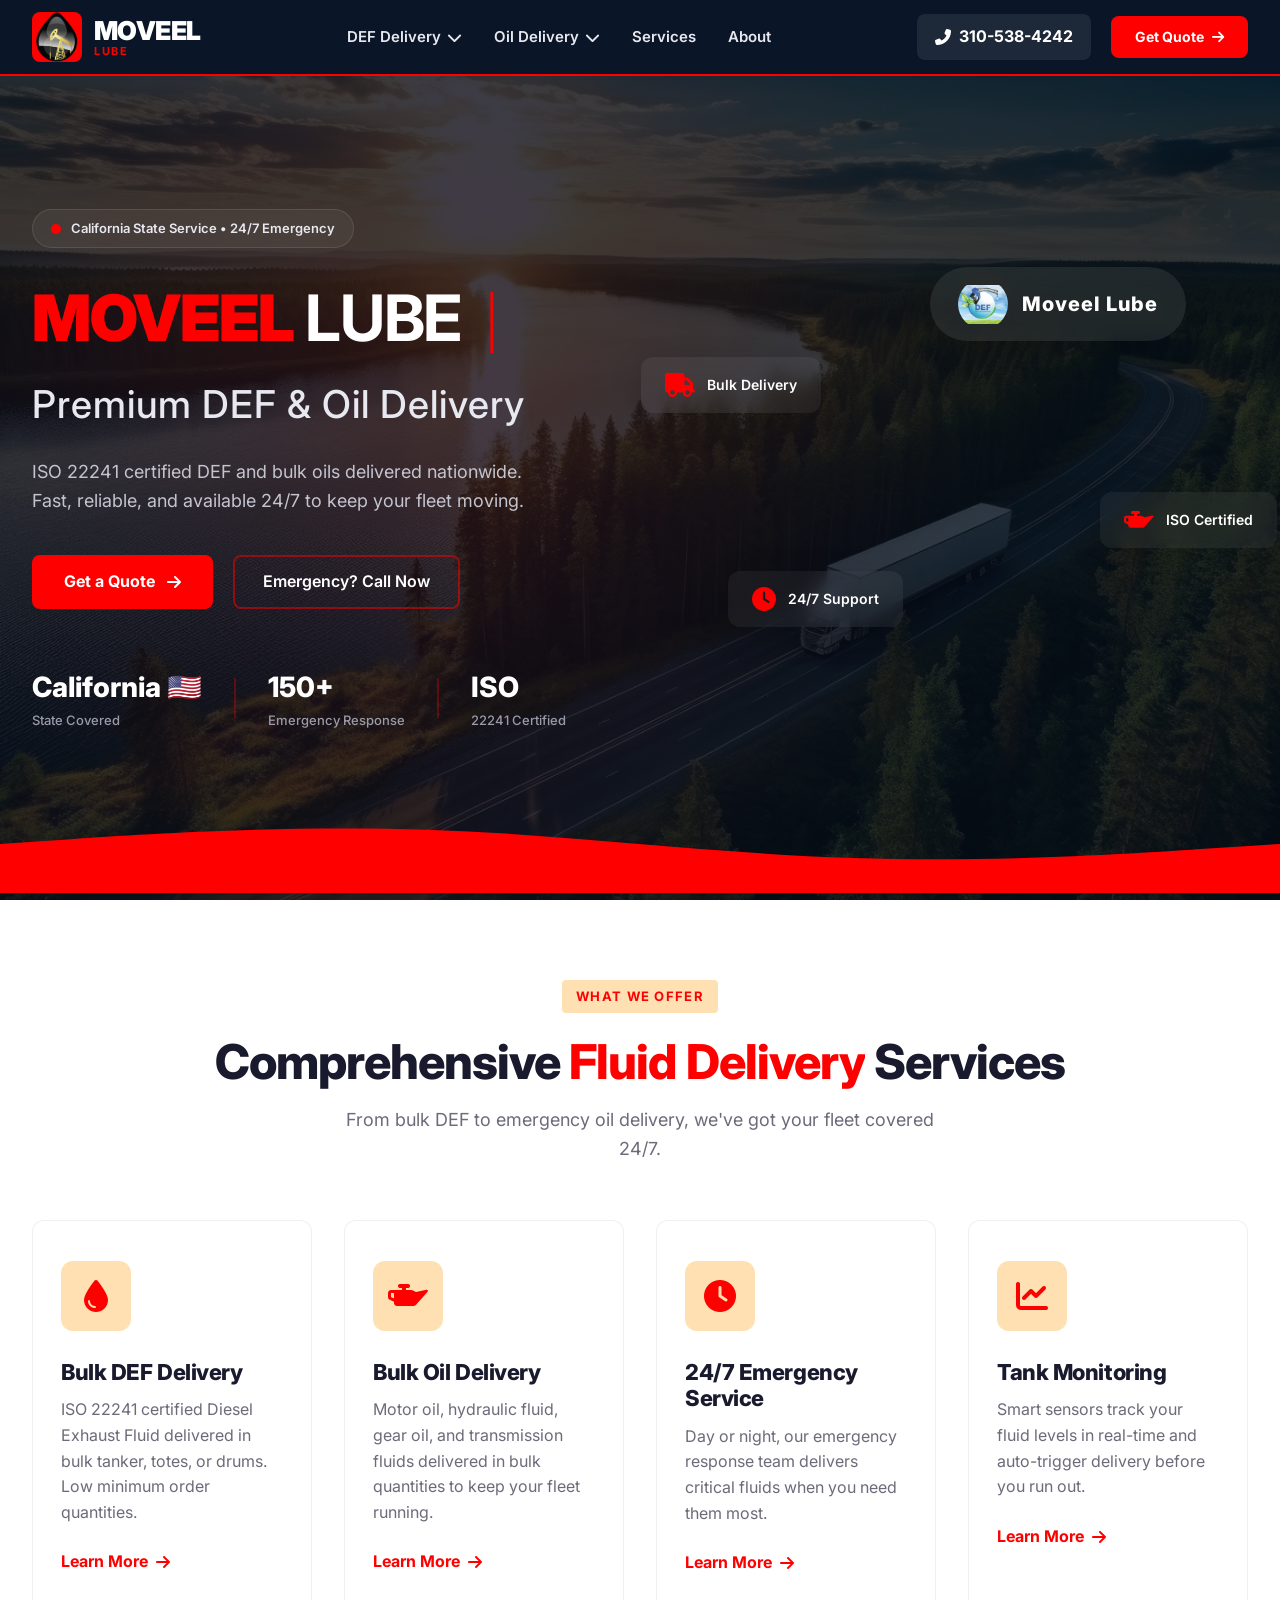
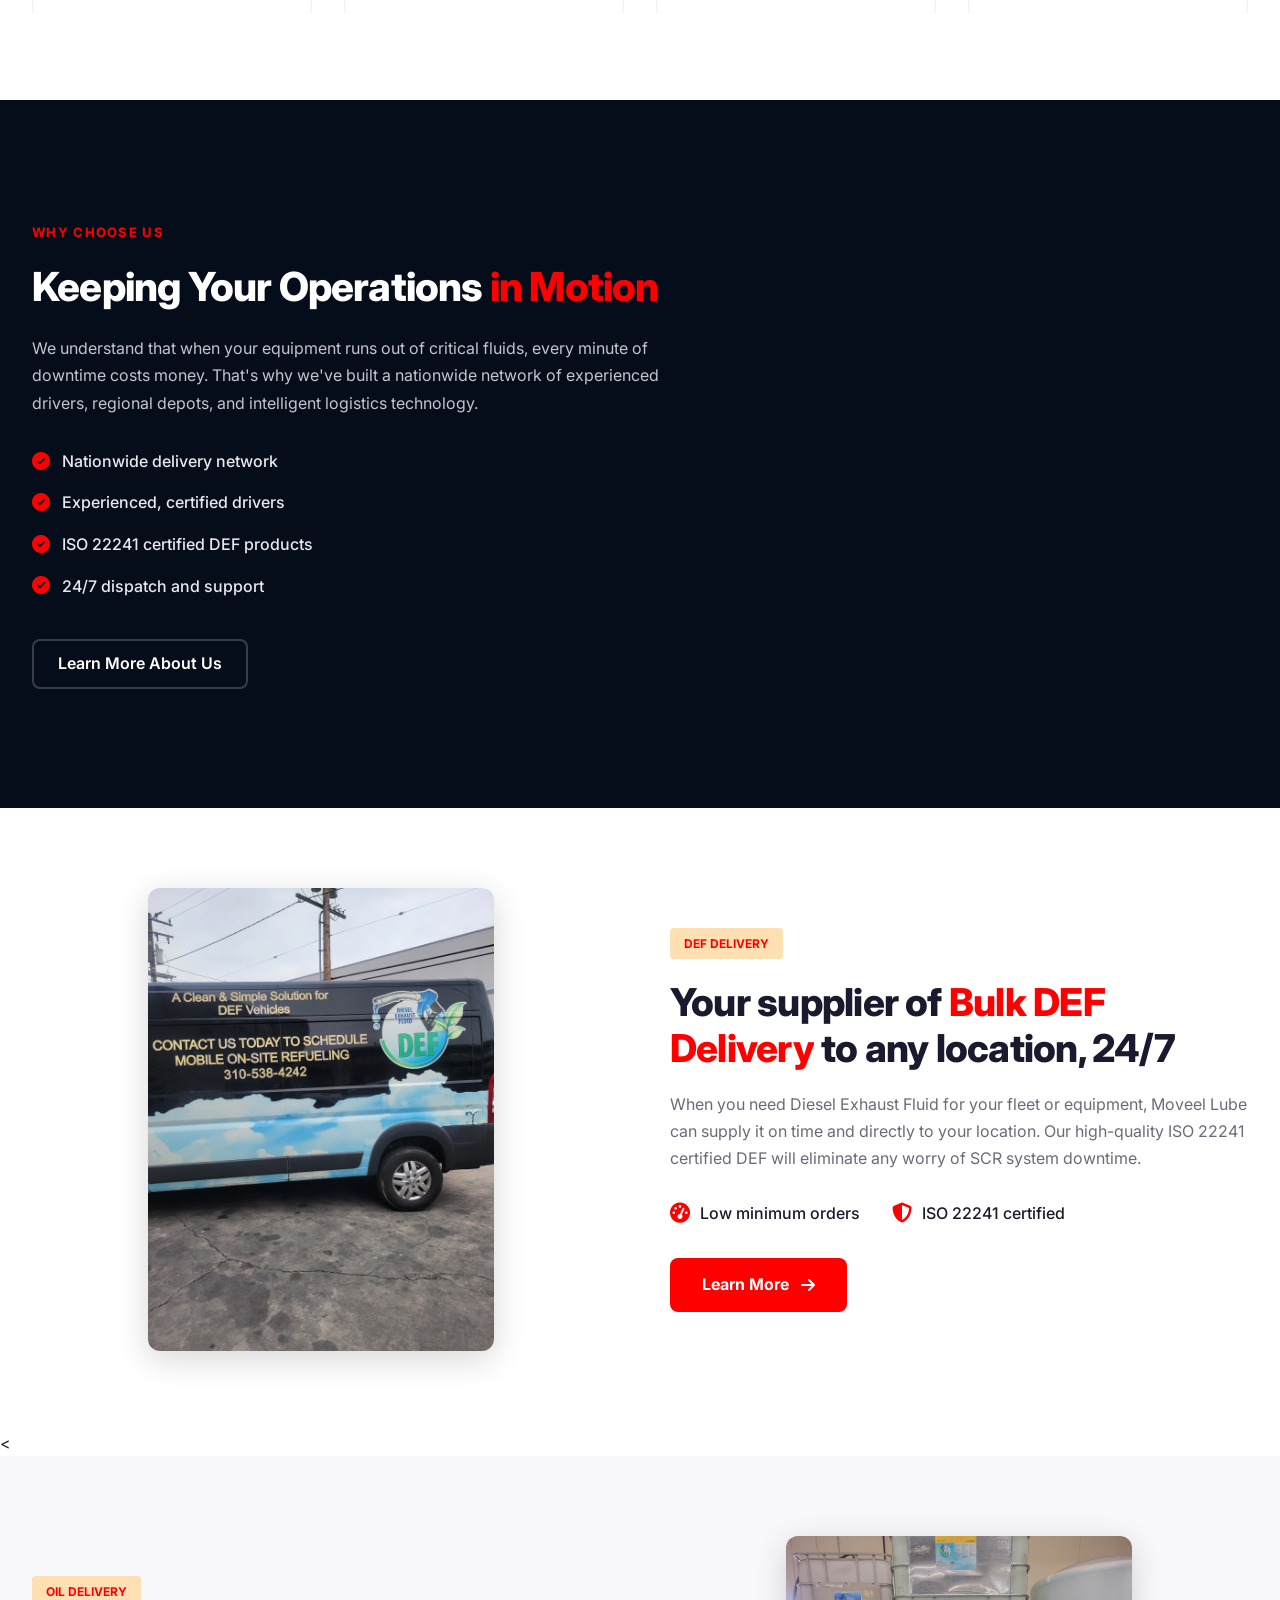
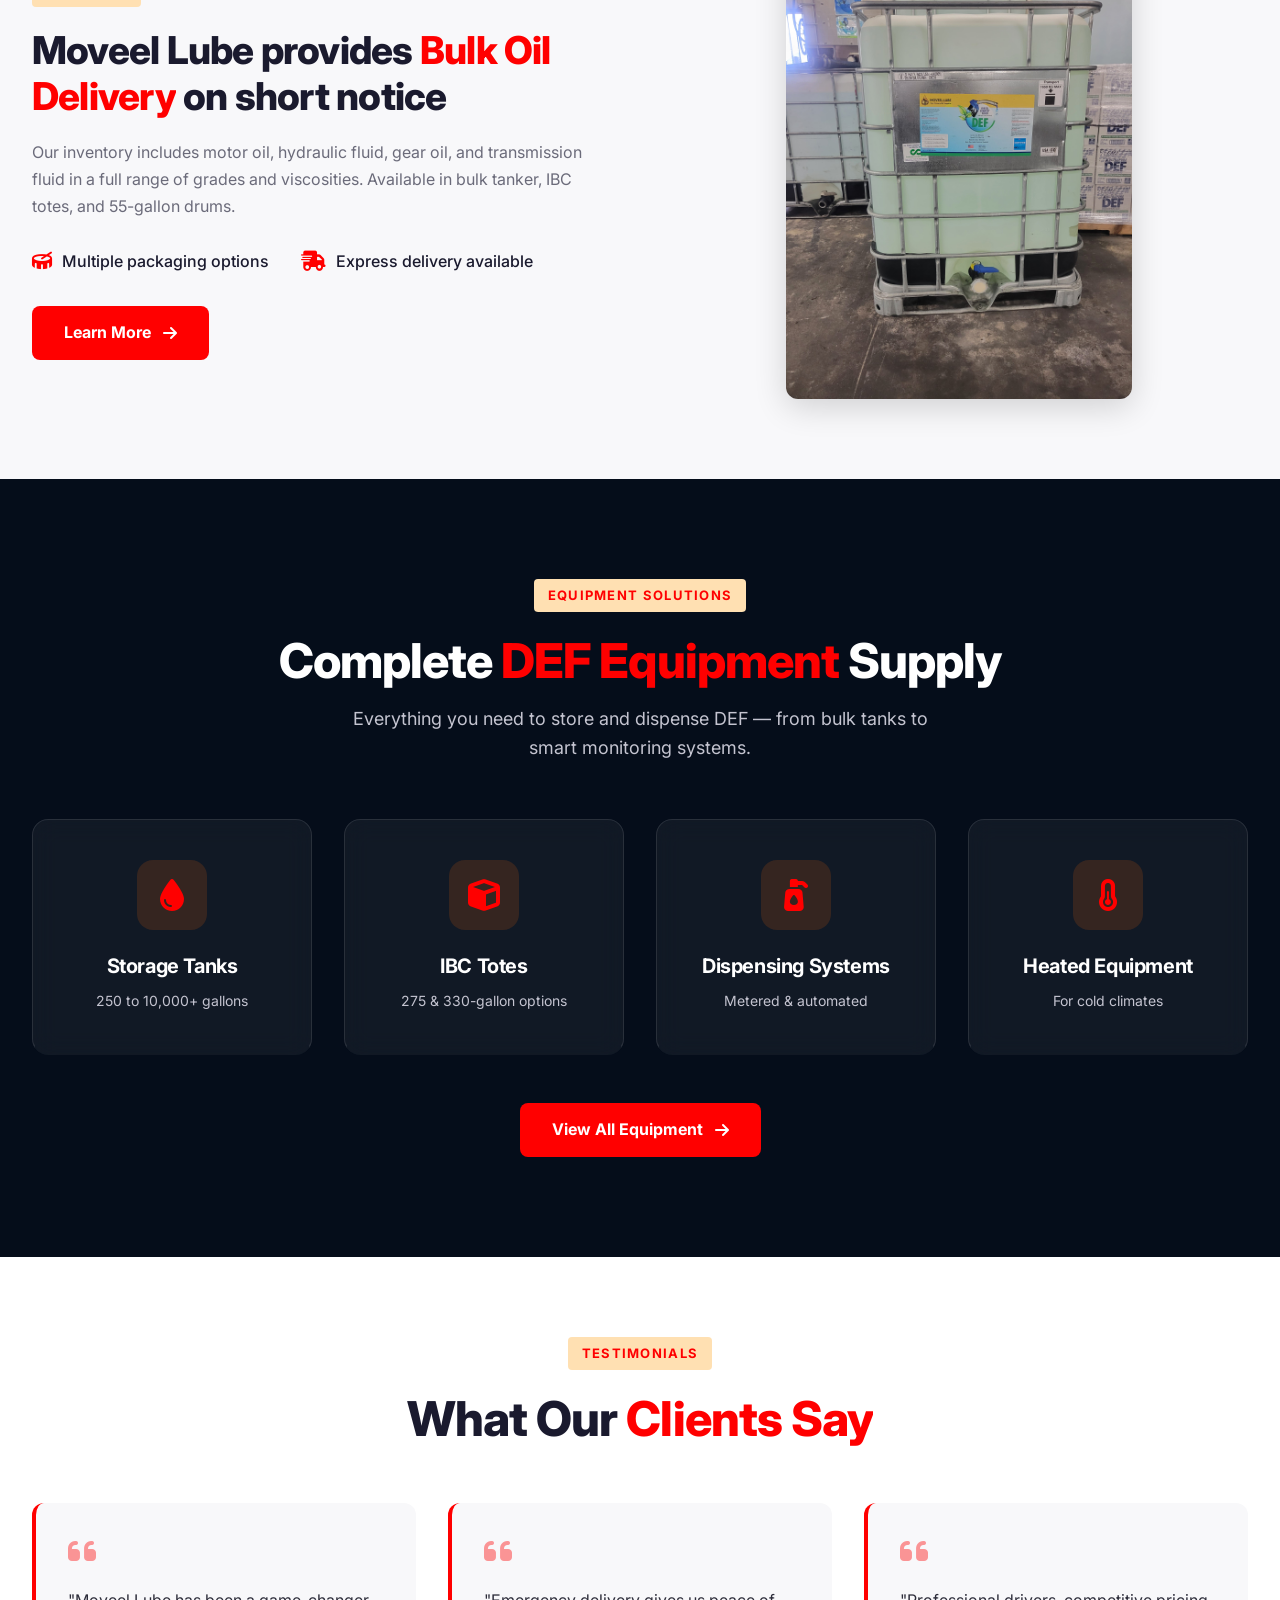
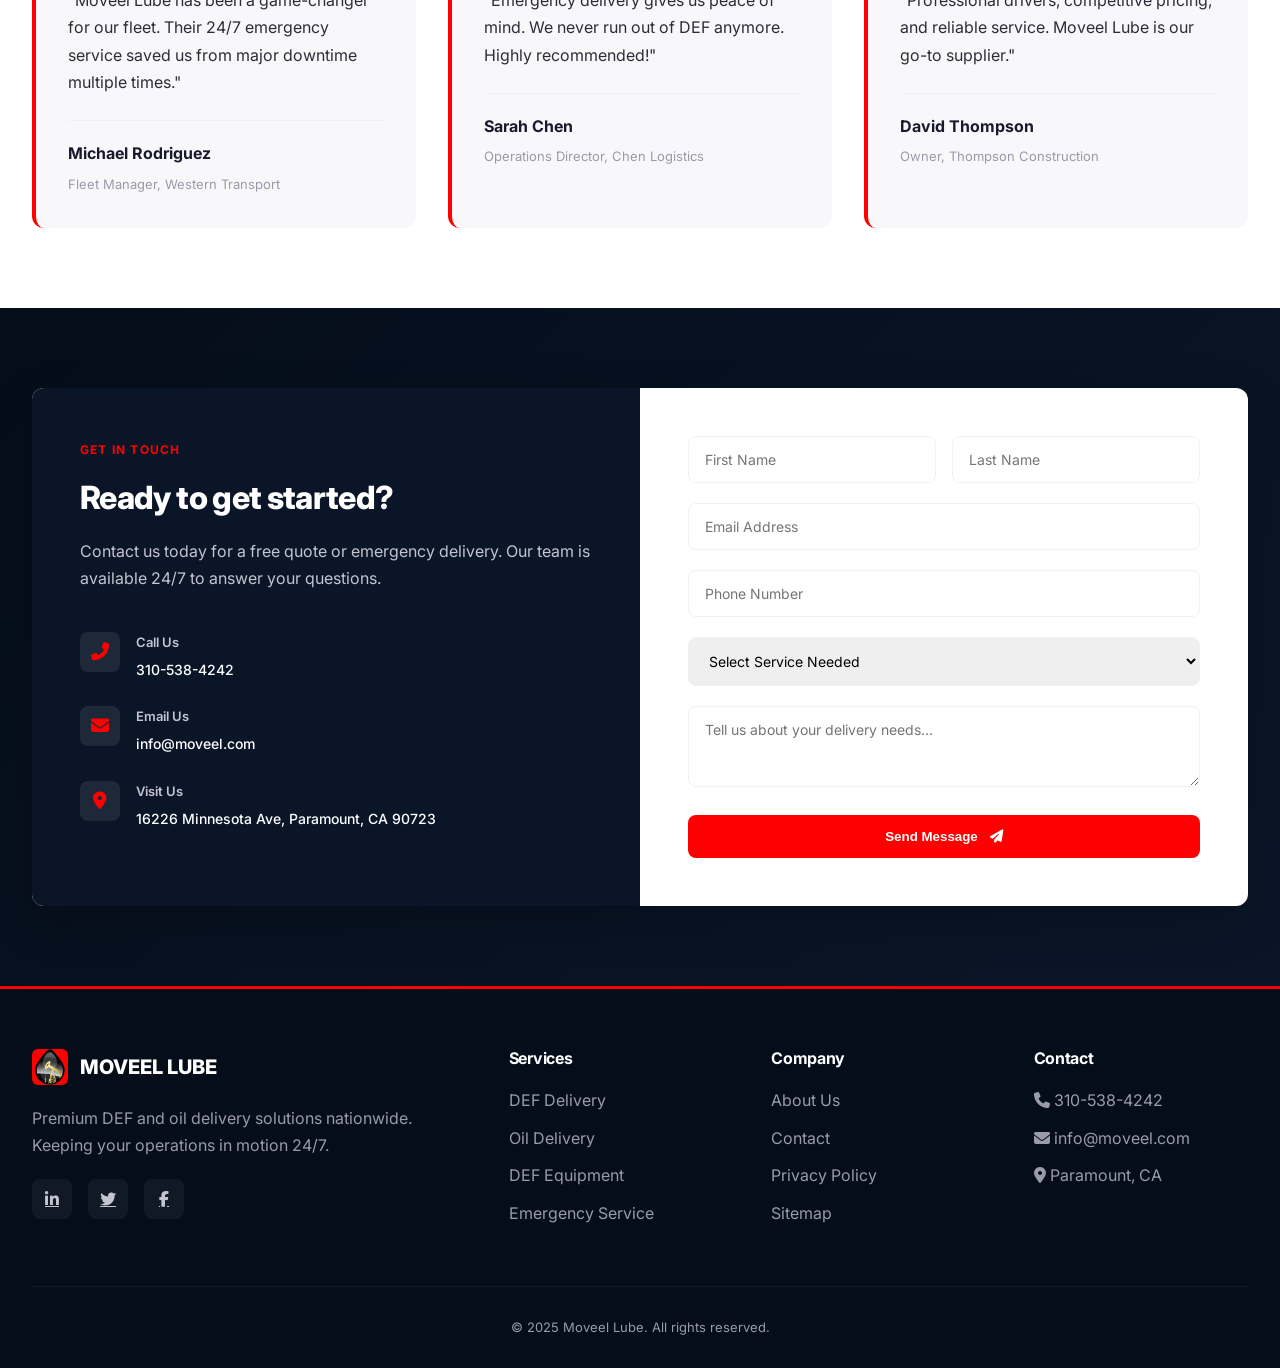
==== index.html @ 305c2850 "Initial commit - Moveel Lube website with Theme A Heavy Haul design" ====
<!DOCTYPE html>
<html lang="en">

<head>
  <meta charset="UTF-8" />
  <meta name="viewport" content="width=device-width, initial-scale=1.0, viewport-fit=cover" />
  <title>Moveel Lube | Premium DEF & Oil Delivery Services</title>
  <meta name="description"
    content="Moveel Lube provides nationwide DEF fueling and bulk oil delivery. Fast, reliable, 24/7 emergency service." />
  <link rel="preconnect" href="https://fonts.googleapis.com" />
  <link rel="preconnect" href="https://fonts.gstatic.com" crossorigin />
  <link
    href="https://fonts.googleapis.com/css2?family=Inter:opsz,wght@14..32,300;14..32,400;14..32,500;14..32,600;14..32,700;14..32,800;14..32,900&family=Oswald:wght@400;500;600;700&display=swap"
    rel="stylesheet" />
  <link rel="stylesheet" href="https://cdnjs.cloudflare.com/ajax/libs/font-awesome/6.4.0/css/all.min.css" />
  <link rel="stylesheet" href="style.css" />
</head>

<body>

  <!-- MODERN HEADER - THEME A -->
  <header class="modern-header">
    <div class="header-container">
      <a href="index.html" class="modern-logo">
        <div class="logo-mark">
          <img src="images/logo2.png" alt="Moveel Lube Logo" />
        </div>
        <div class="logo-text">
          <span class="logo-name">MOVEEL</span>
          <span class="logo-sub">LUBE</span>
        </div>
      </a>

      <nav class="modern-nav">
        <ul class="nav-list">
          <li class="nav-item dropdown-trigger">
            <a href="def-delivery.html">DEF Delivery <i class="fas fa-chevron-down"></i></a>
            <ul class="dropdown-menu">
              <li><a href="def-delivery.html">Bulk DEF Delivery</a></li>
              <li><a href="def-delivery.html#totes">DEF Totes & IBC</a></li>
              <li><a href="def-equipment.html">DEF Equipment</a></li>
              <li><a href="def-delivery.html#emergency">Emergency DEF</a></li>
            </ul>
          </li>
          <li class="nav-item dropdown-trigger">
            <a href="oil-delivery.html">Oil Delivery <i class="fas fa-chevron-down"></i></a>
            <ul class="dropdown-menu">
              <li><a href="oil-delivery.html">Bulk Motor Oil</a></li>
              <li><a href="oil-delivery.html#hydraulic">Hydraulic Oil</a></li>
              <li><a href="oil-delivery.html#gear">Gear & Transmission</a></li>
              <li><a href="oil-delivery.html#emergency">Emergency Oil</a></li>
            </ul>
          </li>
          <li class="nav-item"><a href="services.html">Services</a></li>
          <li class="nav-item"><a href="about.html">About</a></li>
        </ul>
      </nav>

      <div class="header-actions">
        <a href="tel:+13105384242" class="phone-btn">
          <i class="fas fa-phone-alt"></i>
          <span>310-538-4242</span>
        </a>
        <a href="contact.html" class="quote-btn">Get Quote <i class="fas fa-arrow-right"></i></a>
        <button class="mobile-menu-btn" aria-label="Menu">
          <span></span><span></span><span></span>
        </button>
      </div>
    </div>
  </header>

  <!-- MODERN HERO SECTION - GLASSY PARALLAX STYLE -->
  <section class="hero-modern">
    <!-- Parallax Background Image -->
    <div class="hero-parallax-bg"></div>
    <div class="hero-bg-gradient"></div>
    <div class="hero-particles"></div>
    <div class="hero-container">
      <div class="hero-content-modern">
        <div class="hero-badge">
          <span class="badge-pulse"></span>
          <span>California State Service • 24/7 Emergency</span>
        </div>
        <h1 class="hero-title">
          <span class="moveel-red">MOVEEL</span> <span class="lube-white">LUBE</span>
          <span class="hero-divider">|</span>
          <span class="hero-tagline">Premium DEF & Oil Delivery</span>
        </h1>
        <p class="hero-desc">
          ISO 22241 certified DEF and bulk oils delivered nationwide.
          Fast, reliable, and available 24/7 to keep your fleet moving.
        </p>
        <div class="hero-buttons">
          <a href="contact.html" class="btn-primary">Get a Quote <i class="fas fa-arrow-right"></i></a>
          <a href="tel:+13105384242" class="btn-outline">Emergency? Call Now</a>
        </div>
        <div class="hero-stats">
          <div class="stat-item">
            <span class="stat-number">California 🇺🇸</span>
            <span class="stat-label">State Covered</span>
          </div>
          <div class="stat-divider"></div>
          <div class="stat-item">
            <span class="stat-number">150+</span>
            <span class="stat-label">Emergency Response</span>
          </div>
          <div class="stat-divider"></div>
          <div class="stat-item">
            <span class="stat-number">ISO</span>
            <span class="stat-label">22241 Certified</span>
          </div>
        </div>
      </div>
      <div class="hero-visual">
        <!-- Floating Logo -->
        <div class="floating-card floating-logo card-logo">
          <img src="images/logo.jpg" alt="Moveel Lube" class="floating-logo-img" />
          <span>Moveel Lube</span>
        </div>
        <div class="floating-card card-1">
          <i class="fas fa-truck"></i>
          <span>Bulk Delivery</span>
        </div>
        <div class="floating-card card-2">
          <i class="fas fa-oil-can"></i>
          <span>ISO Certified</span>
        </div>
        <div class="floating-card card-3">
          <i class="fas fa-clock"></i>
          <span>24/7 Support</span>
        </div>
      </div>
    </div>
    <div class="hero-wave">
      <svg viewBox="0 0 1440 120" preserveAspectRatio="none">
        <path
          d="M0,64L80,58.7C160,53,320,43,480,48C640,53,800,75,960,80C1120,85,1280,75,1360,69.3L1440,64L1440,120L1360,120C1280,120,1120,120,960,120C800,120,640,120,480,120C320,120,160,120,80,120L0,120Z" />
      </svg>
    </div>
  </section>

  <!-- SERVICES CARDS SECTION -->
  <section class="services-modern">
    <div class="container">
      <div class="section-header">
        <span class="section-tag">What We Offer</span>
        <h2>Comprehensive <span class="gradient-text">Fluid Delivery</span> Services</h2>
        <p>From bulk DEF to emergency oil delivery, we've got your fleet covered 24/7.</p>
      </div>

      <div class="services-grid-modern">
        <div class="service-card-modern">
          <div class="card-icon">
            <i class="fas fa-droplet"></i>
          </div>
          <h3>Bulk DEF Delivery</h3>
          <p>ISO 22241 certified Diesel Exhaust Fluid delivered in bulk tanker, totes, or drums. Low minimum order
            quantities.</p>
          <a href="def-delivery.html" class="card-link">Learn More <i class="fas fa-arrow-right"></i></a>
        </div>

        <div class="service-card-modern">
          <div class="card-icon">
            <i class="fas fa-oil-can"></i>
          </div>
          <h3>Bulk Oil Delivery</h3>
          <p>Motor oil, hydraulic fluid, gear oil, and transmission fluids delivered in bulk quantities to keep your
            fleet running.</p>
          <a href="oil-delivery.html" class="card-link">Learn More <i class="fas fa-arrow-right"></i></a>
        </div>

        <div class="service-card-modern">
          <div class="card-icon">
            <i class="fas fa-clock"></i>
          </div>
          <h3>24/7 Emergency Service</h3>
          <p>Day or night, our emergency response team delivers critical fluids when you need them most.</p>
          <a href="services.html#emergency" class="card-link">Learn More <i class="fas fa-arrow-right"></i></a>
        </div>

        <div class="service-card-modern">
          <div class="card-icon">
            <i class="fas fa-chart-line"></i>
          </div>
          <h3>Tank Monitoring</h3>
          <p>Smart sensors track your fluid levels in real-time and auto-trigger delivery before you run out.</p>
          <a href="services.html#monitoring" class="card-link">Learn More <i class="fas fa-arrow-right"></i></a>
        </div>
      </div>
    </div>
  </section>

  <!-- FEATURE SECTION WITH PARALLAX -->
  <section class="feature-parallax">
    <div class="parallax-bg"></div>
    <div class="container">
      <div class="feature-content">
        <div class="feature-text">
          <span class="feature-badge">Why Choose Us</span>
          <h2>Keeping Your Operations <span class="gradient-text">in Motion</span></h2>
          <p>We understand that when your equipment runs out of critical fluids, every minute of downtime costs money.
            That's why we've built a nationwide network of experienced drivers, regional depots, and intelligent
            logistics technology.</p>
          <ul class="feature-list-modern">
            <li><i class="fas fa-check-circle"></i> Nationwide delivery network</li>
            <li><i class="fas fa-check-circle"></i> Experienced, certified drivers</li>
            <li><i class="fas fa-check-circle"></i> ISO 22241 certified DEF products</li>
            <li><i class="fas fa-check-circle"></i> 24/7 dispatch and support</li>
          </ul>
          <a href="about.html" class="btn-outline-light">Learn More About Us</a>
        </div>
        <div class="feature-stats">
          <div class="stat-card-modern">
            <div class="stat-number-large">10K+</div>
            <div class="stat-label">Deliveries Completed</div>
          </div>
          <div class="stat-card-modern">
            <div class="stat-number-large">500+</div>
            <div class="stat-label">Happy Clients</div>
          </div>
          <div class="stat-card-modern">
            <div class="stat-number-large">99.7%</div>
            <div class="stat-label">On-Time Delivery</div>
          </div>
        </div>
      </div>
    </div>
  </section>

  <!-- SPLIT CONTENT SECTION -->
  <section class="split-section-modern">
    <div class="split-container">
      <div class="split-image">
        <div class="image-overlay"></div>
        <img src="images/WhatsApp Image 2026-05-04 at 18.02.17 (3).jpeg" alt="DEF Delivery Truck" />
      </div>
      <div class="split-content">
        <span class="split-badge">DEF Delivery</span>
        <h2>Your supplier of <span class="gradient-text">Bulk DEF Delivery</span> to any location, 24/7</h2>
        <p>When you need Diesel Exhaust Fluid for your fleet or equipment, Moveel Lube can supply it on time and
          directly to your location. Our high-quality ISO 22241 certified DEF will eliminate any worry of SCR system
          downtime.</p>
        <div class="split-features">
          <div class="split-feature">
            <i class="fas fa-tachometer-alt"></i>
            <span>Low minimum orders</span>
          </div>
          <div class="split-feature">
            <i class="fas fa-shield-alt"></i>
            <span>ISO 22241 certified</span>
          </div>
        </div>
        <a href="def-delivery.html" class="btn-primary">Learn More <i class="fas fa-arrow-right"></i></a>
      </div>
    </div>
  </section>

  <!-- SPLIT SECTION (REVERSED) -->
  <<section class="split-section-modern reverse">
    <div class="split-container">
      <div class="split-content">
        <span class="split-badge">Oil Delivery</span>
        <h2>Moveel Lube provides <span class="gradient-text">Bulk Oil Delivery</span> on short notice</h2>
        <p>Our inventory includes motor oil, hydraulic fluid, gear oil, and transmission fluid in a full range of grades
          and viscosities. Available in bulk tanker, IBC totes, and 55-gallon drums.</p>
        <div class="split-features">
          <div class="split-feature">
            <i class="fas fa-drum"></i>
            <span>Multiple packaging options</span>
          </div>
          <div class="split-feature">
            <i class="fas fa-shipping-fast"></i>
            <span>Express delivery available</span>
          </div>
        </div>
        <a href="oil-delivery.html" class="btn-primary">Learn More <i class="fas fa-arrow-right"></i></a>
      </div>
      <div class="split-image">
        <div class="image-overlay"></div>
        <img src="images/WhatsApp Image 2026-05-04 at 18.02.18.jpeg" alt="Oil Delivery">
      </div>
    </div>
    </section>

    <!-- EQUIPMENT SHOWCASE - GLASSY PARALLAX STYLE -->
    <section class="equipment-parallax">
      <div class="equipment-parallax-bg"></div>
      <div class="container">
        <div class="section-header center">
          <span class="section-tag">Equipment Solutions</span>
          <h2>Complete <span class="gradient-text">DEF Equipment</span> Supply</h2>
          <p>Everything you need to store and dispense DEF — from bulk tanks to smart monitoring systems.</p>
        </div>
        <div class="equipment-glass-grid">
          <div class="equipment-glass-item">
            <div class="equipment-glass-icon"><i class="fas fa-tint"></i></div>
            <h3>Storage Tanks</h3>
            <p>250 to 10,000+ gallons</p>
          </div>
          <div class="equipment-glass-item">
            <div class="equipment-glass-icon"><i class="fas fa-cube"></i></div>
            <h3>IBC Totes</h3>
            <p>275 & 330-gallon options</p>
          </div>
          <div class="equipment-glass-item">
            <div class="equipment-glass-icon"><i class="fas fa-pump-soap"></i></div>
            <h3>Dispensing Systems</h3>
            <p>Metered & automated</p>
          </div>
          <div class="equipment-glass-item">
            <div class="equipment-glass-icon"><i class="fas fa-thermometer-half"></i></div>
            <h3>Heated Equipment</h3>
            <p>For cold climates</p>
          </div>
        </div>
        <div class="equipment-cta">
          <a href="def-equipment.html" class="btn-primary">View All Equipment <i class="fas fa-arrow-right"></i></a>
        </div>
      </div>
    </section>

    <!-- TESTIMONIALS SECTION -->
    <section class="testimonials-section">
      <div class="container">
        <div class="section-header center">
          <span class="section-tag">Testimonials</span>
          <h2>What Our <span class="gradient-text">Clients Say</span></h2>
        </div>
        <div class="testimonials-grid">
          <div class="testimonial-card">
            <i class="fas fa-quote-left"></i>
            <p>"Moveel Lube has been a game-changer for our fleet. Their 24/7 emergency service saved us from major
              downtime multiple times."</p>
            <div class="testimonial-author">
              <strong>Michael Rodriguez</strong>
              <span>Fleet Manager, Western Transport</span>
            </div>
          </div>
          <div class="testimonial-card">
            <i class="fas fa-quote-left"></i>
            <p>"Emergency delivery gives us peace of mind. We never run out of DEF anymore. Highly recommended!"
            </p>
            <div class="testimonial-author">
              <strong>Sarah Chen</strong>
              <span>Operations Director, Chen Logistics</span>
            </div>
          </div>
          <div class="testimonial-card">
            <i class="fas fa-quote-left"></i>
            <p>"Professional drivers, competitive pricing, and reliable service. Moveel Lube is our go-to supplier."</p>
            <div class="testimonial-author">
              <strong>David Thompson</strong>
              <span>Owner, Thompson Construction</span>
            </div>
          </div>
        </div>
      </div>
    </section>

    <!-- CONTACT SECTION MODERN -->
    <section class="contact-section-modern">
      <div class="container">
        <div class="contact-card">
          <div class="contact-info">
            <span class="contact-badge">Get in Touch</span>
            <h2>Ready to get started?</h2>
            <p>Contact us today for a free quote or emergency delivery. Our team is available 24/7 to answer your
              questions.</p>
            <div class="contact-details">
              <div class="contact-detail">
                <i class="fas fa-phone-alt"></i>
                <div>
                  <strong>Call Us</strong>
                  <a href="tel:+13105384242">310-538-4242</a>
                </div>
              </div>
              <div class="contact-detail">
                <i class="fas fa-envelope"></i>
                <div>
                  <strong>Email Us</strong>
                  <a href="mailto:info@moveel.com">info@moveel.com</a>
                </div>
              </div>
              <div class="contact-detail">
                <i class="fas fa-map-marker-alt"></i>
                <div>
                  <strong>Visit Us</strong>
                  <span>16226 Minnesota Ave, Paramount, CA 90723</span>
                </div>
              </div>
            </div>
          </div>
          <div class="contact-form-modern">
            <form id="contactForm">
              <div class="form-row">
                <div class="form-group">
                  <input type="text" placeholder="First Name" required />
                </div>
                <div class="form-group">
                  <input type="text" placeholder="Last Name" required />
                </div>
              </div>
              <div class="form-group">
                <input type="email" placeholder="Email Address" required />
              </div>
              <div class="form-group">
                <input type="tel" placeholder="Phone Number" />
              </div>
              <div class="form-group">
                <select required>
                  <option value="">Select Service Needed</option>
                  <option>Bulk DEF Delivery</option>
                  <option>DEF Totes / IBC</option>
                  <option>Emergency DEF</option>
                  <option>Bulk Motor Oil</option>
                  <option>DEF Equipment</option>
                </select>
              </div>
              <div class="form-group">
                <textarea placeholder="Tell us about your delivery needs..." rows="3"></textarea>
              </div>
              <button type="submit" class="btn-primary full-width">Send Message <i
                  class="fas fa-paper-plane"></i></button>
            </form>
          </div>
        </div>
      </div>
    </section>

    <!-- MODERN FOOTER -->
    <footer class="modern-footer">
      <div class="container">
        <div class="footer-grid">
          <div class="footer-brand">
            <div class="footer-logo">
              <div class="logo-mark small">
                <img src="images/logo2.png" alt="Moveel Lube" />
              </div>
              <span>MOVEEL LUBE</span>
            </div>
            <p>Premium DEF and oil delivery solutions nationwide. Keeping your operations in motion 24/7.</p>
            <div class="social-links">
              <a href="#"><i class="fab fa-linkedin-in"></i></a>
              <a href="#"><i class="fab fa-twitter"></i></a>
              <a href="#"><i class="fab fa-facebook-f"></i></a>
            </div>
          </div>
          <div class="footer-links-group">
            <h4>Services</h4>
            <ul>
              <li><a href="def-delivery.html">DEF Delivery</a></li>
              <li><a href="oil-delivery.html">Oil Delivery</a></li>
              <li><a href="def-equipment.html">DEF Equipment</a></li>
              <li><a href="services.html#emergency">Emergency Service</a></li>
            </ul>
          </div>
          <div class="footer-links-group">
            <h4>Company</h4>
            <ul>
              <li><a href="about.html">About Us</a></li>
              <li><a href="contact.html">Contact</a></li>
              <li><a href="#">Privacy Policy</a></li>
              <li><a href="#">Sitemap</a></li>
            </ul>
          </div>
          <div class="footer-links-group">
            <h4>Contact</h4>
            <ul>
              <li><i class="fas fa-phone"></i> <a href="tel:+13105384242">310-538-4242</a></li>
              <li><i class="fas fa-envelope"></i> info@moveel.com</li>
              <li><i class="fas fa-map-marker-alt"></i> Paramount, CA</li>
            </ul>
          </div>
        </div>
        <div class="footer-bottom">
          <p>&copy; 2025 Moveel Lube. All rights reserved.</p>
        </div>
      </div>
    </footer>

    <script src="main.js"></script>
</body>

</html>
---- style.css ----
/* ============================================
   THEME A: HEAVY HAUL - OIL TRANSPORT COMPANY
   Bold industrial design with navy + orange
   ============================================ */

:root {
  --primary: #ff0000;
  --primary-dark: #e50000;
  --primary-light: #FFE0B2;
  --navy: #0A1628;
  --navy-dark: #050D1A;
  --navy-light: #0F1E3A;
  --gray-800: #1A1A2E;
  --gray-700: #2D2D3A;
  --gray-600: #6B6B7A;
  --gray-500: #9A9AAA;
  --gray-400: #C4C4D0;
  --gray-300: #E8E8F0;
  --gray-200: #F0F0F5;
  --gray-100: #F8F8FA;
  --white: #FFFFFF;
  --gradient: linear-gradient(135deg, #ff0000 0%, #ff0000 100%);
  --gradient-dark: linear-gradient(135deg, #0A1628 0%, #0F1E3A 100%);
  --shadow-sm: 0 2px 8px rgba(0, 0, 0, 0.08);
  --shadow-md: 0 4px 16px rgba(0, 0, 0, 0.12);
  --shadow-lg: 0 8px 32px rgba(0, 0, 0, 0.16);
  --shadow-xl: 0 16px 48px rgba(0, 0, 0, 0.2);
}

* {
  margin: 0;
  padding: 0;
  box-sizing: border-box;
}

html {
  scroll-behavior: smooth;
}

body {
  font-family: 'Inter', -apple-system, BlinkMacSystemFont, 'Segoe UI', sans-serif;
  background-color: var(--white);
  color: var(--gray-800);
  line-height: 1.6;
  overflow-x: hidden;
}

.container {
  max-width: 1280px;
  margin: 0 auto;
  padding: 0 32px;
}

/* Typography */
.gradient-text {
  background: var(--gradient);
  -webkit-background-clip: text;
  background-clip: text;
  color: transparent;
}

.slogan {
  font-style: italic;
  font-size: 14px;
  color: var(--primary);
  font-weight: 600;
  letter-spacing: 0.1em;
  text-transform: uppercase;
}

h1,
h2,
h3,
h4 {
  font-weight: 800;
  line-height: 1.2;
  letter-spacing: -0.02em;
}

.section-header {
  text-align: center;
  margin-bottom: 56px;
}

.section-header.center {
  text-align: center;
}

.section-tag {
  display: inline-block;
  font-size: 13px;
  font-weight: 700;
  text-transform: uppercase;
  letter-spacing: 0.1em;
  color: var(--primary);
  background: var(--primary-light);
  padding: 6px 14px;
  border-radius: 4px;
  margin-bottom: 20px;
}

.section-header h2 {
  font-size: clamp(32px, 4vw, 48px);
  margin-bottom: 16px;
}

.section-header p {
  font-size: 18px;
  color: var(--gray-600);
  max-width: 600px;
  margin: 0 auto;
}

/* ============================================
   MODERN HEADER - BOLD INDUSTRIAL
   ============================================ */
.modern-header {
  position: fixed;
  top: 0;
  left: 0;
  width: 100%;
  z-index: 1000;
  background: var(--navy);
  border-bottom: 2px solid var(--primary);
  transition: all 0.3s ease;
}

.modern-header.scrolled {
  background: rgba(10, 22, 40, 0.92);
  box-shadow: var(--shadow-lg);
}

.header-container {
  max-width: 1400px;
  margin: 0 auto;
  padding: 12px 32px;
  display: flex;
  align-items: center;
  justify-content: space-between;
}

.modern-logo {
  display: flex;
  align-items: center;
  gap: 12px;
  text-decoration: none;
}

.logo-mark {
  width: 50px;
  height: 50px;
  background: var(--primary);
  border-radius: 8px;
  display: flex;
  align-items: center;
  justify-content: center;
  overflow: hidden;
}

.logo-mark img {
  width: 100%;
  height: 100%;
  object-fit: contain;
}

.logo-text {
  display: flex;
  flex-direction: column;
  line-height: 1.1;
}

.logo-name {
  font-size: 26px;
  font-weight: 900;
  color: var(--white);
  letter-spacing: -0.02em;
}

.logo-sub {
  font-size: 11px;
  font-weight: 700;
  color: var(--primary);
  letter-spacing: 0.15em;
  text-transform: uppercase;
}

.modern-nav .nav-list {
  display: flex;
  gap: 32px;
  list-style: none;
}

.nav-item {
  position: relative;
}

.nav-item>a {
  text-decoration: none;
  font-weight: 600;
  color: var(--gray-300);
  transition: color 0.2s;
  font-size: 15px;
  display: flex;
  align-items: center;
  gap: 6px;
}

.nav-item>a:hover {
  color: var(--primary);
}

.dropdown-trigger .dropdown-menu {
  position: absolute;
  top: 100%;
  left: 0;
  background: var(--navy-light);
  min-width: 220px;
  padding: 12px 0;
  border-radius: 8px;
  opacity: 0;
  visibility: hidden;
  transform: translateY(-10px);
  transition: all 0.2s;
  list-style: none;
  box-shadow: var(--shadow-lg);
  border-left: 3px solid var(--primary);
}

.dropdown-trigger:hover .dropdown-menu {
  opacity: 1;
  visibility: visible;
  transform: translateY(0);
}

.dropdown-menu li a {
  display: block;
  padding: 10px 20px;
  color: var(--gray-400);
  text-decoration: none;
  font-size: 14px;
  font-weight: 500;
  transition: all 0.2s;
}

.dropdown-menu li a:hover {
  background: rgba(255, 107, 0, 0.1);
  color: var(--primary);
  padding-left: 28px;
}

.header-actions {
  display: flex;
  align-items: center;
  gap: 20px;
}

.phone-btn {
  display: flex;
  align-items: center;
  gap: 8px;
  text-decoration: none;
  color: var(--white);
  font-weight: 700;
  font-size: 16px;
  padding: 10px 18px;
  background: rgba(255, 255, 255, 0.08);
  border-radius: 8px;
  transition: all 0.2s;
}

.phone-btn:hover {
  background: var(--primary);
  color: var(--white);
}

.quote-btn {
  background: var(--gradient);
  color: var(--white);
  text-decoration: none;
  padding: 10px 24px;
  border-radius: 8px;
  font-weight: 700;
  font-size: 14px;
  transition: all 0.2s;
  display: flex;
  align-items: center;
  gap: 8px;
}

.quote-btn:hover {
  transform: translateY(-2px);
  box-shadow: var(--shadow-md);
}

.mobile-menu-btn {
  display: none;
  background: none;
  border: none;
  cursor: pointer;
  flex-direction: column;
  gap: 5px;
  padding: 8px;
}

.mobile-menu-btn span {
  width: 24px;
  height: 2px;
  background: var(--white);
  border-radius: 2px;
  transition: all 0.3s;
}

/* ============================================
   HERO SECTION - MATCHING FEATURE PARALLAX STYLE
   ============================================ */
.hero-modern {
  position: relative;
  background: var(--navy-dark);
  min-height: 100vh;
  display: flex;
  align-items: center;
  overflow: hidden;
  padding: 120px 0 80px;
}

/* Hero Parallax Background - MATCHES .parallax-bg EXACTLY */
.hero-parallax-bg {
  position: absolute;
  top: 0;
  left: 0;
  width: 100%;
  height: 100%;
  background-image: url('images/trucker.jpg');
  background-size: cover;
  background-attachment: fixed;
  opacity: 0.2;
  pointer-events: none;
}

/* Remove the dark overlay since we're using navy-dark background */
.hero-modern::before {
  display: none;
}

.hero-bg-gradient {
  position: absolute;
  top: 0;
  left: 0;
  width: 100%;
  height: 100%;
  background: radial-gradient(circle at 30% 50%, rgba(255, 0, 0, 0.08) 0%, transparent 60%);
  pointer-events: none;
}

.hero-particles {
  position: absolute;
  top: 0;
  left: 0;
  width: 100%;
  height: 100%;
  background-image:
    radial-gradient(circle at 20% 40%, rgba(255, 0, 0, 0.05) 1px, transparent 1px),
    radial-gradient(circle at 80% 60%, rgba(255, 0, 0, 0.03) 1px, transparent 1px);
  background-size: 40px 40px, 60px 60px;
  pointer-events: none;
}

.hero-container {
  max-width: 1400px;
  margin: 0 auto;
  padding: 0 32px;
  display: grid;
  grid-template-columns: 1fr 1fr;
  gap: 60px;
  align-items: center;
  position: relative;
  z-index: 2;
}

/* Hero Badge - matching feature badge style */
.hero-badge {
  display: inline-flex;
  align-items: center;
  gap: 10px;
  background: rgba(255, 255, 255, 0.05);
  backdrop-filter: blur(10px);
  padding: 8px 18px;
  border-radius: 40px;
  margin-bottom: 32px;
  border: 1px solid rgba(255, 255, 255, 0.1);
}

.badge-pulse {
  width: 10px;
  height: 10px;
  background: var(--primary);
  border-radius: 50%;
  animation: pulse 2s infinite;
}

@keyframes pulse {

  0%,
  100% {
    opacity: 1;
    transform: scale(1);
  }

  50% {
    opacity: 0.5;
    transform: scale(1.2);
  }
}

.hero-badge span {
  font-size: 13px;
  font-weight: 600;
  color: var(--gray-300);
}

/* Professional Hero Title Styles */
.hero-title {
  font-size: clamp(42px, 5vw, 68px);
  font-weight: 800;
  margin-bottom: 24px;
  line-height: 1.2;
}

.moveel-red {
  color: var(--primary);
  font-weight: 900;
  letter-spacing: -0.02em;
}

.lube-white {
  color: var(--white);
  font-weight: 700;
  letter-spacing: -0.02em;
}

.hero-divider {
  color: var(--primary);
  font-weight: 300;
  margin: 0 12px;
  font-size: 0.8em;
}

.hero-tagline {
  color: var(--gray-300);
  font-weight: 500;
  font-size: 0.6em;
  letter-spacing: 1px;
  display: inline-block;
}

.hero-desc {
  font-size: 18px;
  color: var(--gray-400);
  max-width: 500px;
  margin-bottom: 40px;
  line-height: 1.6;
}

.hero-buttons {
  display: flex;
  gap: 20px;
  margin-bottom: 56px;
}

.btn-primary {
  display: inline-flex;
  align-items: center;
  gap: 12px;
  background: var(--gradient);
  color: var(--white);
  text-decoration: none;
  padding: 14px 32px;
  border-radius: 8px;
  font-weight: 700;
  transition: all 0.2s;
  border: none;
  cursor: pointer;
}

.btn-primary:hover {
  transform: translateY(-2px);
  box-shadow: var(--shadow-md);
}

.btn-outline {
  display: inline-flex;
  align-items: center;
  gap: 8px;
  background: transparent;
  color: var(--white);
  text-decoration: none;
  padding: 12px 28px;
  border-radius: 8px;
  font-weight: 600;
  border: 2px solid rgba(255, 0, 0, 0.5);
  transition: all 0.2s;
}

.btn-outline-light {
  display: inline-flex;
  align-items: center;
  gap: 8px;
  background: transparent;
  color: var(--white);
  text-decoration: none;
  padding: 10px 24px;
  border-radius: 8px;
  font-weight: 600;
  border: 2px solid rgba(255, 255, 255, 0.2);
  transition: all 0.2s;
}

.btn-outline-light:hover {
  background: rgba(255, 107, 0, 0.2);
  border-color: var(--primary);
}

.btn-outline:hover {
  background: rgba(255, 0, 0, 0.1);
  border-color: var(--primary);
}

.hero-stats {
  display: flex;
  gap: 32px;
  align-items: center;
}

.stat-item {
  display: flex;
  flex-direction: column;
}

.stat-number {
  font-size: 28px;
  font-weight: 800;
  color: var(--white);
}

.stat-label {
  font-size: 13px;
  color: var(--gray-500);
  font-weight: 500;
}

.stat-divider {
  width: 2px;
  height: 40px;
  background: rgba(255, 0, 0, 0.3);
}

.hero-visual {
  position: relative;
  height: 450px;
}

/* Floating Cards - Glassy Style (UPDATED - No left border) */
.floating-card {
  position: absolute;
  background: rgba(255, 255, 255, 0.05);
  backdrop-filter: blur(10px);
  border-radius: 12px;
  padding: 16px 24px;
  display: flex;
  align-items: center;
  gap: 12px;
  /* REMOVED: border-left: 4px solid var(--primary); */
  box-shadow: var(--shadow-lg);
  animation: float 4s ease-in-out infinite;
  transition: all 0.3s ease;
}

.floating-card:hover {
  transform: translateY(-5px) scale(1.02);
  background: rgba(255, 255, 255, 0.08);
}

.floating-card i {
  font-size: 24px;
  color: var(--primary);
}

.floating-card span {
  color: var(--white);
  font-weight: 600;
  font-size: 14px;
}

/* Floating Logo Card - MODERN PILL SHAPE */
.floating-logo {
  background: rgba(255, 255, 255, 0.08);
  padding: 12px 28px;
  border-radius: 60px;
  /* Pill shape */
  gap: 14px;
}

.floating-logo-img {
  width: 50px;
  height: 50px;
  object-fit: contain;
  border-radius: 50%;
}

.floating-logo span {
  font-size: 20px;
  font-weight: 800;
  color: var(--white);
  letter-spacing: 1px;
}

/* Card Positions */
.card-logo {
  top: 5%;
  left: 45%;
  animation-delay: 0s;
}

.card-1 {
  top: 25%;
  left: -5%;
  animation-delay: 0.3s;
}

.card-2 {
  top: 55%;
  right: -5%;
  animation-delay: 0.6s;
}

.card-3 {
  bottom: 15%;
  left: 10%;
  animation-delay: 0.9s;
}

@keyframes float {

  0%,
  100% {
    transform: translateY(0);
  }

  50% {
    transform: translateY(-12px);
  }
}

.hero-wave {
  position: absolute;
  bottom: -1px;
  left: 0;
  width: 100%;
  z-index: 2;
}

.hero-wave svg {
  width: 100%;
  height: auto;
  fill: var(--primary);
}

/* Mobile adjustments */
@media (max-width: 1024px) {
  .hero-visual {
    display: none;
  }

  .hero-title {
    font-size: 38px;
  }

  .hero-divider {
    display: block;
    margin: 8px 0;
  }

  .hero-tagline {
    display: block;
    margin-top: 8px;
    font-size: 18px;
  }
}

@media (max-width: 768px) {
  .hero-parallax-bg {
    background-attachment: scroll;
  }

  .hero-title {
    font-size: 32px;
  }

  .hero-tagline {
    font-size: 16px;
  }
}

/* ============================================
   SERVICES SECTION
   ============================================ */
.services-modern {
  padding: 80px 0;
  background: var(--white);
}

.services-grid-modern {
  display: grid;
  grid-template-columns: repeat(auto-fit, minmax(280px, 1fr));
  gap: 32px;
}

.service-card-modern {
  background: var(--white);
  border: 1px solid var(--gray-200);
  border-radius: 12px;
  padding: 40px 28px;
  transition: all 0.3s;
  border-bottom: 4px solid transparent;
}

.service-card-modern:hover {
  transform: translateY(-8px);
  border-bottom-color: var(--primary);
  box-shadow: var(--shadow-lg);
}

.card-icon {
  width: 70px;
  height: 70px;
  background: var(--primary-light);
  border-radius: 12px;
  display: flex;
  align-items: center;
  justify-content: center;
  margin-bottom: 28px;
}

.card-icon i {
  font-size: 32px;
  color: var(--primary);
}

.service-card-modern h3 {
  font-size: 22px;
  margin-bottom: 12px;
  color: var(--gray-800);
}

.service-card-modern p {
  color: var(--gray-600);
  margin-bottom: 24px;
  line-height: 1.6;
}

.card-link {
  color: var(--primary);
  text-decoration: none;
  font-weight: 700;
  display: inline-flex;
  align-items: center;
  gap: 8px;
  transition: gap 0.2s;
}

.card-link:hover {
  gap: 12px;
}

/* ============================================
   FEATURE PARALLAX
   ============================================ */
.feature-parallax {
  position: relative;
  background: var(--navy-dark);
  padding: 100px 0;
  overflow: hidden;
}

.parallax-bg {
  position: absolute;
  top: 0;
  left: 0;
  width: 100%;
  height: 100%;
  background-image: url('images/trucker.jpg');
  background-size: cover;
  background-attachment: fixed;
  opacity: 0.2;
  pointer-events: none;
}

.feature-content {
  position: relative;
  z-index: 2;
  display: grid;
  grid-template-columns: 1fr 0.8fr;
  gap: 60px;
  align-items: center;
}

.feature-badge {
  display: inline-block;
  color: var(--primary);
  font-size: 13px;
  font-weight: 700;
  text-transform: uppercase;
  letter-spacing: 0.1em;
  margin-bottom: 20px;
}

.feature-text h2 {
  font-size: clamp(28px, 3.5vw, 40px);
  color: var(--white);
  margin-bottom: 24px;
}

.feature-text p {
  color: var(--gray-400);
  margin-bottom: 32px;
  line-height: 1.7;
}

.feature-list-modern {
  list-style: none;
  margin-bottom: 40px;
}

.feature-list-modern li {
  display: flex;
  align-items: center;
  gap: 12px;
  margin-bottom: 16px;
  color: var(--gray-300);
  font-weight: 500;
}

.feature-list-modern li i {
  color: var(--primary);
  font-size: 18px;
}

.feature-stats {
  display: flex;
  flex-direction: column;
  gap: 24px;
}

.stat-card-modern {
  background: rgba(255, 255, 255, 0.05);
  backdrop-filter: blur(10px);
  border-radius: 12px;
  padding: 28px;
  text-align: center;
  border-left: 4px solid var(--primary);
}

.stat-number-large {
  font-size: 42px;
  font-weight: 800;
  color: var(--primary);
  margin-bottom: 8px;
}

.stat-card-modern .stat-label {
  color: var(--gray-400);
  font-size: 14px;
  font-weight: 500;
}

/* ============================================
   SPLIT SECTIONS
   ============================================ */
.split-section-modern {
  padding: 80px 0;
  background: var(--white);
}

.split-section-modern.reverse {
  background: var(--gray-100);
}

.split-container {
  max-width: 1280px;
  margin: 0 auto;
  padding: 0 32px;
  display: grid;
  grid-template-columns: 1fr 1fr;
  gap: 60px;
  align-items: center;
}

.split-image {
  position: relative;
  border-radius: 12px;
  overflow: hidden;
  box-shadow: var(--shadow-lg);
  /* Control the container size here instead */
  max-width: 60%;
  margin: 0 auto;
}

.split-image img {
  width: 100%;
  height: 100%;
  /* Change from 'auto' to '100%' */
  object-fit: cover;
  transition: transform 0.5s;
  display: block;
  /* Removes any inline spacing */
}

.split-image:hover img {
  transform: scale(1.1);
}

Í .image-overlay {
  position: absolute;
  top: 0;
  left: 0;
  width: 100%;
  height: 100%;
  background: linear-gradient(135deg, rgba(255, 106, 0, 0.064) 0%, transparent 100%);
  pointer-events: none;
}

.split-badge {
  display: inline-block;
  background: var(--primary-light);
  color: var(--primary);
  font-size: 12px;
  font-weight: 700;
  padding: 6px 14px;
  border-radius: 4px;
  margin-bottom: 20px;
  text-transform: uppercase;
}

.split-content h2 {
  font-size: clamp(28px, 3vw, 40px);
  margin-bottom: 20px;
  color: var(--gray-800);
}

.split-content p {
  color: var(--gray-600);
  margin-bottom: 28px;
  line-height: 1.7;
}

.split-features {
  display: flex;
  gap: 32px;
  margin-bottom: 32px;
}

.split-feature {
  display: flex;
  align-items: center;
  gap: 10px;
  font-weight: 500;
}

.split-feature i {
  font-size: 20px;
  color: var(--primary);
}

/* ============================================
   PAGE SPLIT SECTIONS (for def-delivery & oil-delivery)
   ============================================ */
.page-split-modern {
  display: grid;
  grid-template-columns: 1fr 1fr;
  gap: 60px;
  align-items: center;
}

.page-split-modern.reverse {
  direction: rtl;
}

.page-split-modern.reverse>* {
  direction: ltr;
}

.page-split-image {
  position: relative;
  border-radius: 12px;
  overflow: hidden;
  box-shadow: var(--shadow-lg);
  max-width: 80%;
  margin: 0 auto;
}

.page-split-image img {
  width: 100%;
  height: 100%;
  object-fit: cover;
  transition: transform 0.5s;
  display: block;
}

.page-split-image:hover img {
  transform: scale(1.05);
}

.page-split-content h2 {
  font-size: clamp(28px, 3vw, 40px);
  margin-bottom: 20px;
  color: var(--gray-800);
}

.page-split-content p {
  color: var(--gray-600);
  margin-bottom: 24px;
  line-height: 1.7;
}

.page-split-content .feature-list-modern {
  list-style: none;
  margin: 24px 0 32px 0;
}

.page-split-content .feature-list-modern li {
  display: flex;
  align-items: center;
  gap: 12px;
  margin-bottom: 14px;
  color: var(--gray-700);
  font-weight: 500;
}

.page-split-content .feature-list-modern li i {
  color: var(--primary);
  font-size: 18px;
  width: 24px;
}

.quote-form-modern {
  background: var(--white);
  border-radius: 16px;
  padding: 40px;
  box-shadow: var(--shadow-lg);
  border: 1px solid var(--gray-200);
}

/* Mobile fixes */
@media (max-width: 1024px) {
  .page-split-modern {
    grid-template-columns: 1fr;
    gap: 40px;
  }

  .page-split-modern.reverse {
    direction: ltr;
  }

  .page-split-image {
    max-width: 100%;
  }
}

@media (max-width: 768px) {
  .page-split-image {
    max-width: 100%;
  }

  .quote-form-modern {
    padding: 24px;
  }
}

/* ============================================
   EQUIPMENT PARALLAX - GLASSY STYLE
   ============================================ */
.equipment-parallax {
  position: relative;
  background: var(--navy-dark);
  padding: 100px 0;
  overflow: hidden;
}

.equipment-parallax-bg {
  position: absolute;
  top: 0;
  left: 0;
  width: 100%;
  height: 100%;
  background-image: url('images/trucker2.jpeg');
  background-size: cover;
  background-attachment: fixed;
  background-position: center;
  opacity: 0.25;
  pointer-events: none;
}

.equipment-parallax .section-header h2,
.equipment-parallax .section-header p {
  color: var(--white);
}

.equipment-parallax .section-header p {
  color: var(--gray-400);
}

.equipment-glass-grid {
  display: grid;
  grid-template-columns: repeat(auto-fit, minmax(220px, 1fr));
  gap: 32px;
  margin-bottom: 48px;
  position: relative;
  z-index: 2;
}

.equipment-glass-item {
  background: rgba(255, 255, 255, 0.05);
  backdrop-filter: blur(12px);
  border-radius: 16px;
  padding: 40px 24px;
  text-align: center;
  transition: all 0.3s;
  border: 1px solid rgba(255, 255, 255, 0.1);
  border-bottom: 3px solid transparent;
}

.equipment-glass-item:hover {
  transform: translateY(-8px);
  border-bottom-color: var(--primary);
  background: rgba(255, 255, 255, 0.08);
  box-shadow: var(--shadow-lg);
}

.equipment-glass-icon {
  width: 70px;
  height: 70px;
  background: rgba(255, 107, 0, 0.15);
  border-radius: 16px;
  display: flex;
  align-items: center;
  justify-content: center;
  margin: 0 auto 24px;
  transition: all 0.3s;
}

.equipment-glass-item:hover .equipment-glass-icon {
  background: rgba(255, 107, 0, 0.25);
  transform: scale(1.05);
}

.equipment-glass-icon i {
  font-size: 32px;
  color: var(--primary);
}

.equipment-glass-item h3 {
  font-size: 20px;
  margin-bottom: 12px;
  color: var(--white);
  font-weight: 700;
}

.equipment-glass-item p {
  color: var(--gray-400);
  font-size: 14px;
}

.equipment-parallax .equipment-cta {
  text-align: center;
  position: relative;
  z-index: 2;
}

/* Mobile adjustments for equipment parallax */
@media (max-width: 768px) {
  .equipment-parallax {
    padding: 60px 0;
  }

  .equipment-glass-grid {
    gap: 20px;
    grid-template-columns: repeat(auto-fit, minmax(160px, 1fr));
  }

  .equipment-glass-item {
    padding: 24px 16px;
  }

  .equipment-glass-icon {
    width: 55px;
    height: 55px;
  }

  .equipment-glass-icon i {
    font-size: 24px;
  }

  .equipment-glass-item h3 {
    font-size: 16px;
  }
}

@media (max-width: 480px) {
  .equipment-glass-grid {
    grid-template-columns: 1fr 1fr;
    gap: 16px;
  }

  .equipment-glass-item {
    padding: 20px 12px;
  }
}

/* ============================================
   TESTIMONIALS
   ============================================ */
.testimonials-section {
  padding: 80px 0;
  background: var(--white);
}

.testimonials-grid {
  display: grid;
  grid-template-columns: repeat(auto-fit, minmax(300px, 1fr));
  gap: 32px;
}

.testimonial-card {
  background: var(--gray-100);
  border-radius: 12px;
  padding: 32px;
  transition: all 0.3s;
  border-left: 4px solid var(--primary);
}

.testimonial-card:hover {
  transform: translateY(-4px);
  box-shadow: var(--shadow-md);
}

.testimonial-card i {
  font-size: 32px;
  color: var(--primary);
  opacity: 0.4;
  margin-bottom: 20px;
}

.testimonial-card p {
  font-size: 16px;
  line-height: 1.7;
  color: var(--gray-700);
  margin-bottom: 24px;
}

.testimonial-author {
  border-top: 1px solid var(--gray-200);
  padding-top: 20px;
}

.testimonial-author strong {
  display: block;
  color: var(--gray-800);
  margin-bottom: 4px;
}

.testimonial-author span {
  font-size: 13px;
  color: var(--gray-500);
}

/* ============================================
   CONTACT SECTION MODERN
   ============================================ */
.contact-section-modern {
  padding: 80px 0;
  background: linear-gradient(135deg, var(--navy-dark) 0%, var(--navy) 100%);
}

.contact-card {
  display: grid;
  grid-template-columns: 1fr 1fr;
  gap: 0;
  background: var(--white);
  border-radius: 12px;
  overflow: hidden;
  box-shadow: var(--shadow-xl);
}

.contact-info {
  background: var(--navy);
  padding: 48px;
  color: var(--white);
}

.contact-badge {
  display: inline-block;
  color: var(--primary);
  font-size: 12px;
  font-weight: 700;
  text-transform: uppercase;
  letter-spacing: 0.1em;
  margin-bottom: 20px;
}

.contact-info h2 {
  font-size: 32px;
  margin-bottom: 20px;
}

.contact-info p {
  color: var(--gray-400);
  margin-bottom: 40px;
  line-height: 1.7;
}

.contact-details {
  display: flex;
  flex-direction: column;
  gap: 24px;
}

.contact-detail {
  display: flex;
  align-items: flex-start;
  gap: 16px;
}

.contact-detail i {
  width: 40px;
  height: 40px;
  background: rgba(255, 255, 255, 0.08);
  border-radius: 8px;
  display: flex;
  align-items: center;
  justify-content: center;
  color: var(--primary);
  font-size: 18px;
}

.contact-detail strong {
  display: block;
  font-size: 13px;
  font-weight: 600;
  color: var(--gray-400);
  margin-bottom: 4px;
}

.contact-detail a,
.contact-detail span {
  color: var(--white);
  text-decoration: none;
  font-size: 14px;
  font-weight: 500;
}

.contact-form-modern {
  padding: 48px;
}

.form-row {
  display: grid;
  grid-template-columns: 1fr 1fr;
  gap: 16px;
}

.form-group {
  margin-bottom: 20px;
}

.form-group input,
.form-group select,
.form-group textarea {
  width: 100%;
  padding: 14px 16px;
  border: 1px solid var(--gray-200);
  border-radius: 8px;
  font-family: inherit;
  font-size: 14px;
  transition: all 0.2s;
  outline: none;
}

.form-group input:focus,
.form-group select:focus,
.form-group textarea:focus {
  border-color: var(--primary);
  box-shadow: 0 0 0 3px rgba(255, 107, 0, 0.1);
}

.full-width {
  width: 100%;
  justify-content: center;
}

/* ============================================
   MODERN FOOTER
   ============================================ */
.modern-footer {
  background: var(--navy-dark);
  padding: 60px 0 30px;
  color: var(--gray-500);
  border-top: 3px solid var(--primary);
}

.footer-grid {
  display: grid;
  grid-template-columns: 2fr 1fr 1fr 1fr;
  gap: 48px;
  margin-bottom: 48px;
}

.footer-brand p {
  margin: 20px 0;
  line-height: 1.7;
}

.footer-logo {
  display: flex;
  align-items: center;
  gap: 12px;
}

.logo-mark.small {
  width: 36px;
  height: 36px;
  background: var(--primary);
  border-radius: 6px;
}

.footer-logo span {
  font-size: 20px;
  font-weight: 800;
  color: var(--white);
}

.social-links {
  display: flex;
  gap: 16px;
}

.social-links a {
  width: 40px;
  height: 40px;
  background: rgba(255, 255, 255, 0.05);
  border-radius: 8px;
  display: flex;
  align-items: center;
  justify-content: center;
  color: var(--gray-400);
  transition: all 0.2s;
}

.social-links a:hover {
  background: var(--primary);
  color: var(--white);
}

.footer-links-group h4 {
  color: var(--white);
  font-size: 16px;
  margin-bottom: 20px;
  font-weight: 700;
}

.footer-links-group ul {
  list-style: none;
}

.footer-links-group li {
  margin-bottom: 12px;
}

.footer-links-group a {
  color: var(--gray-500);
  text-decoration: none;
  transition: color 0.2s;
}

.footer-links-group a:hover {
  color: var(--primary);
}

.footer-bottom {
  text-align: center;
  padding-top: 30px;
  border-top: 1px solid rgba(255, 255, 255, 0.05);
  font-size: 13px;
}

/* ============================================
   MOBILE RESPONSIVENESS
   ============================================ */
@media (max-width: 1024px) {
  .container {
    padding: 0 24px;
  }

  .hero-container,
  .split-container {
    grid-template-columns: 1fr;
    gap: 40px;
  }

  .hero-visual {
    display: none;
  }

  .feature-content {
    grid-template-columns: 1fr;
  }

  .contact-card {
    grid-template-columns: 1fr;
  }

  .footer-grid {
    grid-template-columns: repeat(2, 1fr);
    gap: 32px;
  }
}

@media (max-width: 768px) {
  .modern-nav {
    position: fixed;
    top: 80px;
    left: -100%;
    width: 100%;
    height: calc(100vh - 80px);
    background: var(--navy);
    transition: left 0.3s;
    padding: 40px;
  }

  .modern-nav.active {
    left: 0;
  }

  .modern-nav .nav-list {
    flex-direction: column;
    gap: 24px;
  }

  .dropdown-trigger .dropdown-menu {
    position: static;
    opacity: 1;
    visibility: visible;
    transform: none;
    background: transparent;
    padding: 16px 0 0 20px;
    box-shadow: none;
    display: none;
  }

  .dropdown-trigger.active .dropdown-menu {
    display: block;
  }

  .mobile-menu-btn {
    display: flex;
  }

  .mobile-menu-btn.active span:nth-child(1) {
    transform: rotate(45deg) translate(5px, 5px);
  }

  .mobile-menu-btn.active span:nth-child(2) {
    opacity: 0;
  }

  .mobile-menu-btn.active span:nth-child(3) {
    transform: rotate(-45deg) translate(7px, -7px);
  }

  .phone-btn span {
    display: none;
  }

  .phone-btn {
    padding: 10px;
  }

  .hero-buttons {
    flex-direction: column;
  }

  .hero-stats {
    flex-wrap: wrap;
  }

  .services-grid-modern {
    grid-template-columns: 1fr;
  }

  .split-features {
    flex-direction: column;
    gap: 16px;
  }

  .form-row {
    grid-template-columns: 1fr;
  }

  .footer-grid {
    grid-template-columns: 1fr;
    text-align: center;
  }

  .footer-brand {
    text-align: center;
  }

  .footer-logo {
    justify-content: center;
  }

  .social-links {
    justify-content: center;
  }
}

@media (max-width: 480px) {
  .container {
    padding: 0 16px;
  }

  .header-container {
    padding: 10px 16px;
  }

  .logo-name {
    font-size: 20px;
  }

  .logo-mark {
    width: 40px;
    height: 40px;
  }

  .hero-modern {
    padding: 100px 0 60px;
  }

  .section-header h2 {
    font-size: 28px;
  }

  .contact-info,
  .contact-form-modern {
    padding: 32px;
  }
}

/* ============================================
   ADDITIONAL PAGE STYLES
   ============================================ */

.page-hero-modern {
  position: relative;
  background: linear-gradient(135deg, var(--navy-dark) 0%, var(--navy) 100%);
  padding: 140px 0 80px;
  margin-top: 80px;
}

.page-hero-modern .container {
  position: relative;
  z-index: 2;
}

.page-hero-modern h1 {
  font-size: clamp(36px, 4vw, 56px);
  font-weight: 800;
  color: var(--white);
  margin-bottom: 16px;
}

.page-hero-modern p {
  font-size: 18px;
  color: var(--gray-400);
  max-width: 600px;
}

.breadcrumb-modern {
  display: flex;
  align-items: center;
  gap: 8px;
  margin-bottom: 24px;
  font-size: 14px;
}

.breadcrumb-modern a {
  color: var(--gray-400);
  text-decoration: none;
  transition: color 0.2s;
}

.breadcrumb-modern a:hover {
  color: var(--primary);
}

.breadcrumb-modern span {
  color: var(--gray-600);
}

.page-section-modern {
  padding: 80px 0;
}

.page-section-modern.alt {
  background: var(--gray-100);
}

.page-split-modern {
  display: grid;
  grid-template-columns: 1fr 1fr;
  gap: 60px;
  align-items: center;
}

.page-split-modern.reverse {
  direction: rtl;
}

.page-split-modern.reverse>* {
  direction: ltr;
}

.services-grid-modern.two-col {
  grid-template-columns: repeat(2, 1fr);
}

.services-grid-modern.three-col {
  grid-template-columns: repeat(3, 1fr);
}

.equipment-card-modern {
  background: var(--white);
  border-radius: 12px;
  padding: 32px;
  text-align: center;
  transition: all 0.3s;
  border: 1px solid var(--gray-200);
  border-bottom: 3px solid transparent;
}

.equipment-card-modern:hover {
  transform: translateY(-4px);
  box-shadow: var(--shadow-md);
  border-bottom-color: var(--primary);
}

.emergency-cta {
  background: linear-gradient(135deg, var(--primary) 0%, var(--primary-dark) 100%);
  border-radius: 12px;
  padding: 48px;
  text-align: center;
  color: var(--white);
}

.btn-white {
  display: inline-flex;
  align-items: center;
  gap: 10px;
  background: var(--white);
  color: var(--primary);
  padding: 14px 32px;
  border-radius: 8px;
  text-decoration: none;
  font-weight: 700;
  transition: all 0.2s;
}

@media (max-width: 1024px) {
  .services-grid-modern.three-col {
    grid-template-columns: repeat(2, 1fr);
  }
}

@media (max-width: 768px) {

  .services-grid-modern.two-col,
  .services-grid-modern.three-col {
    grid-template-columns: 1fr;
  }
}
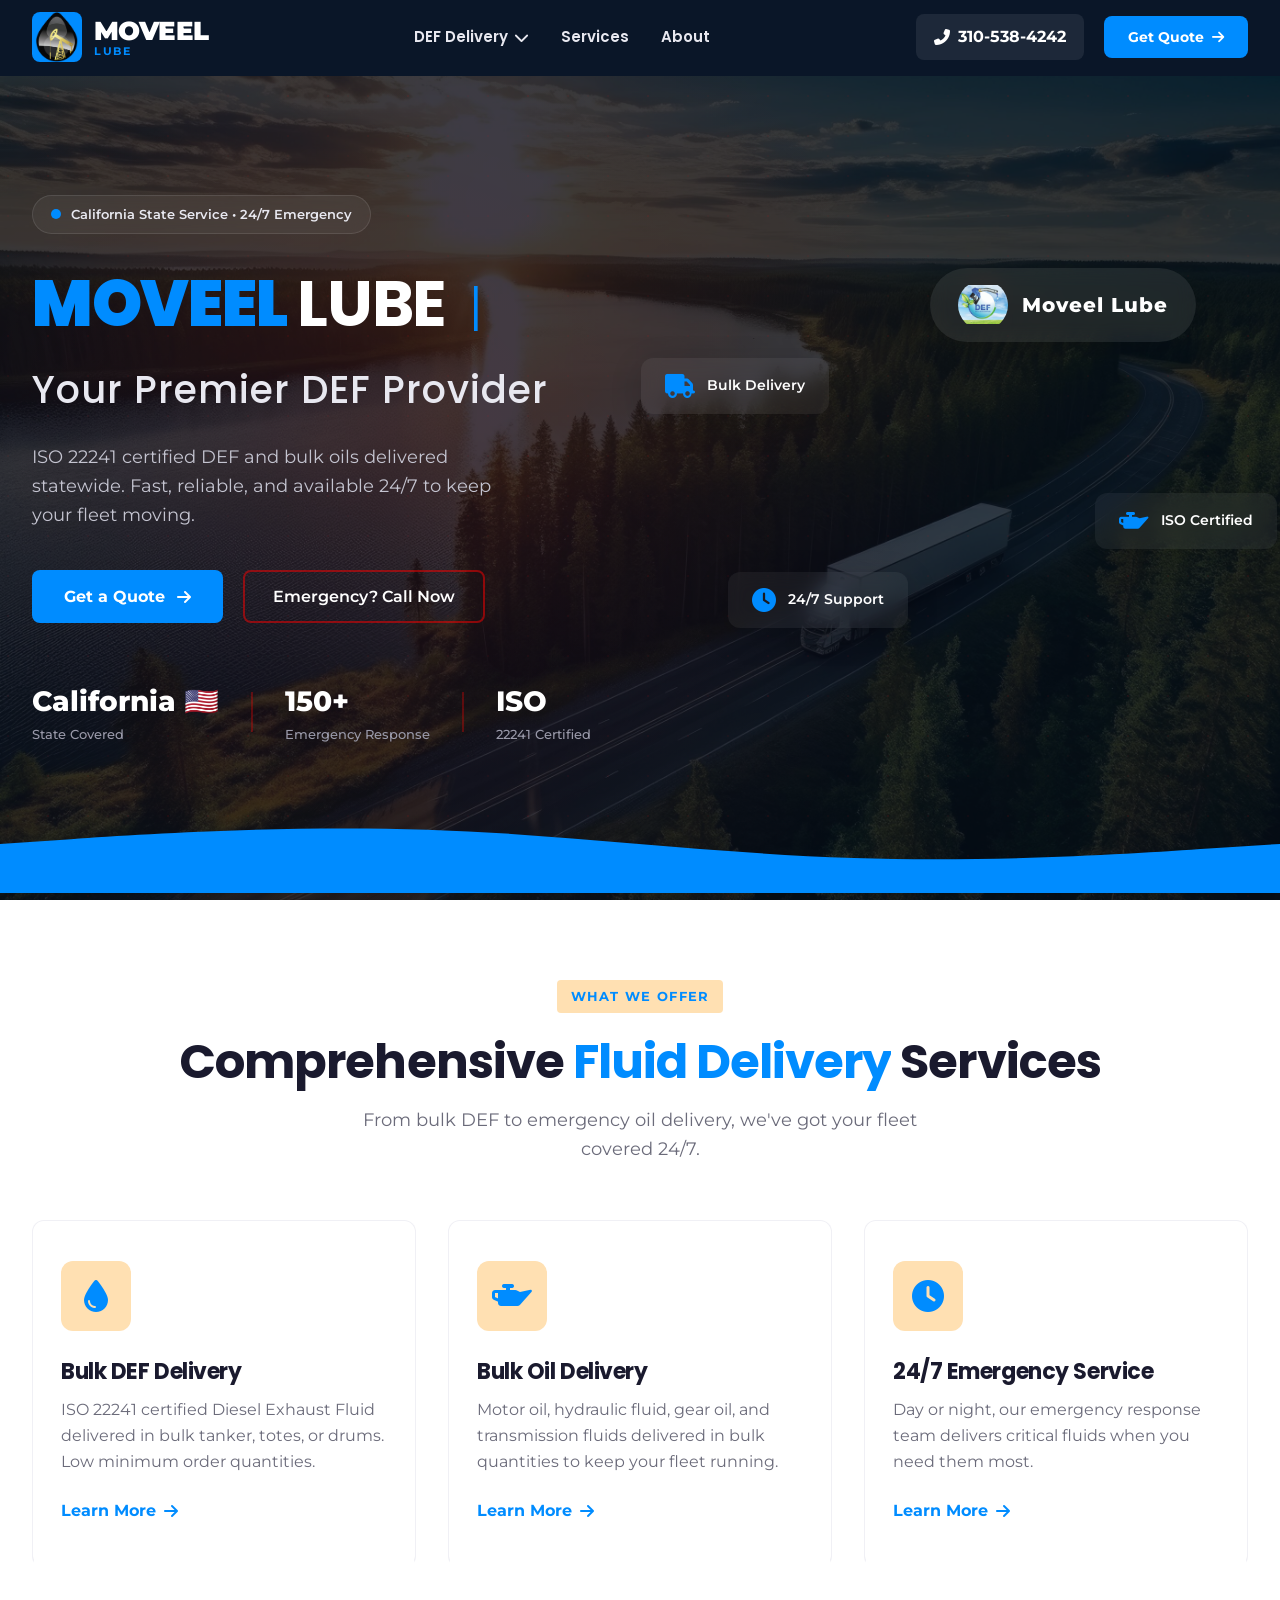
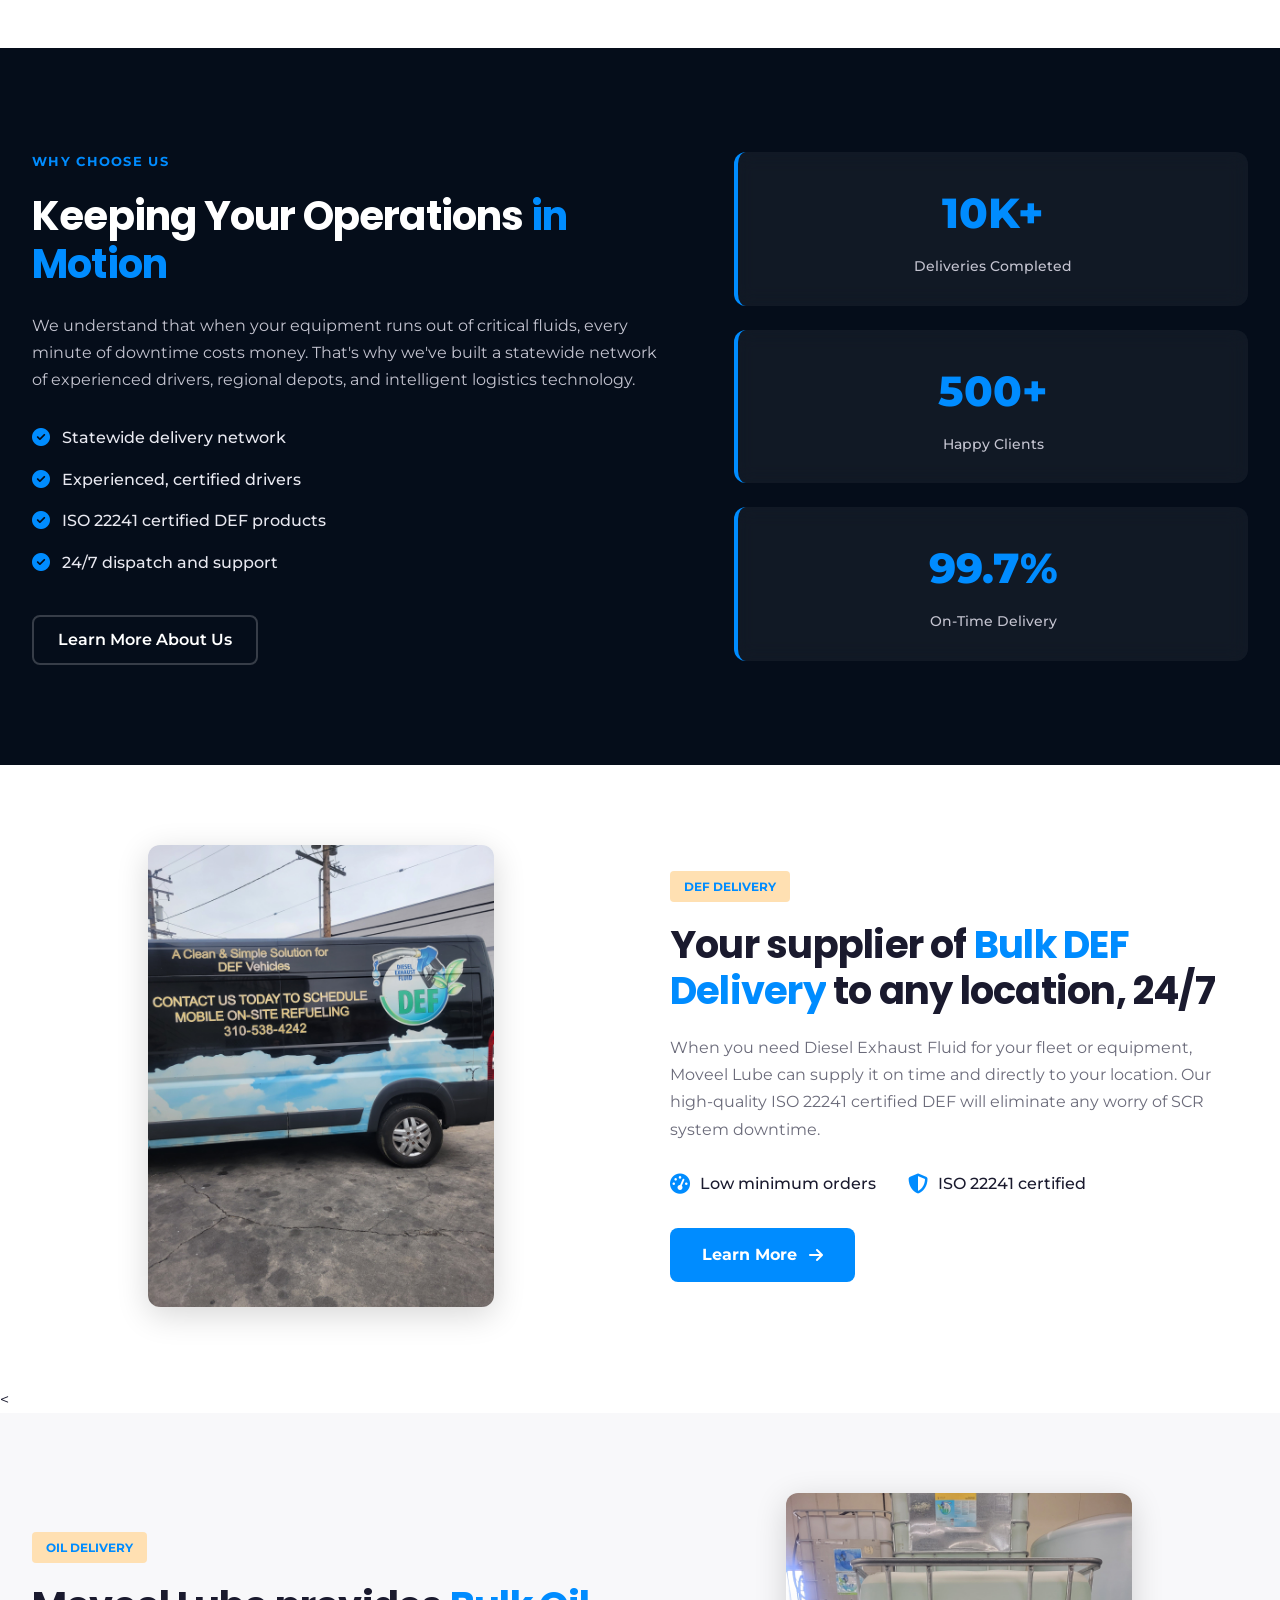
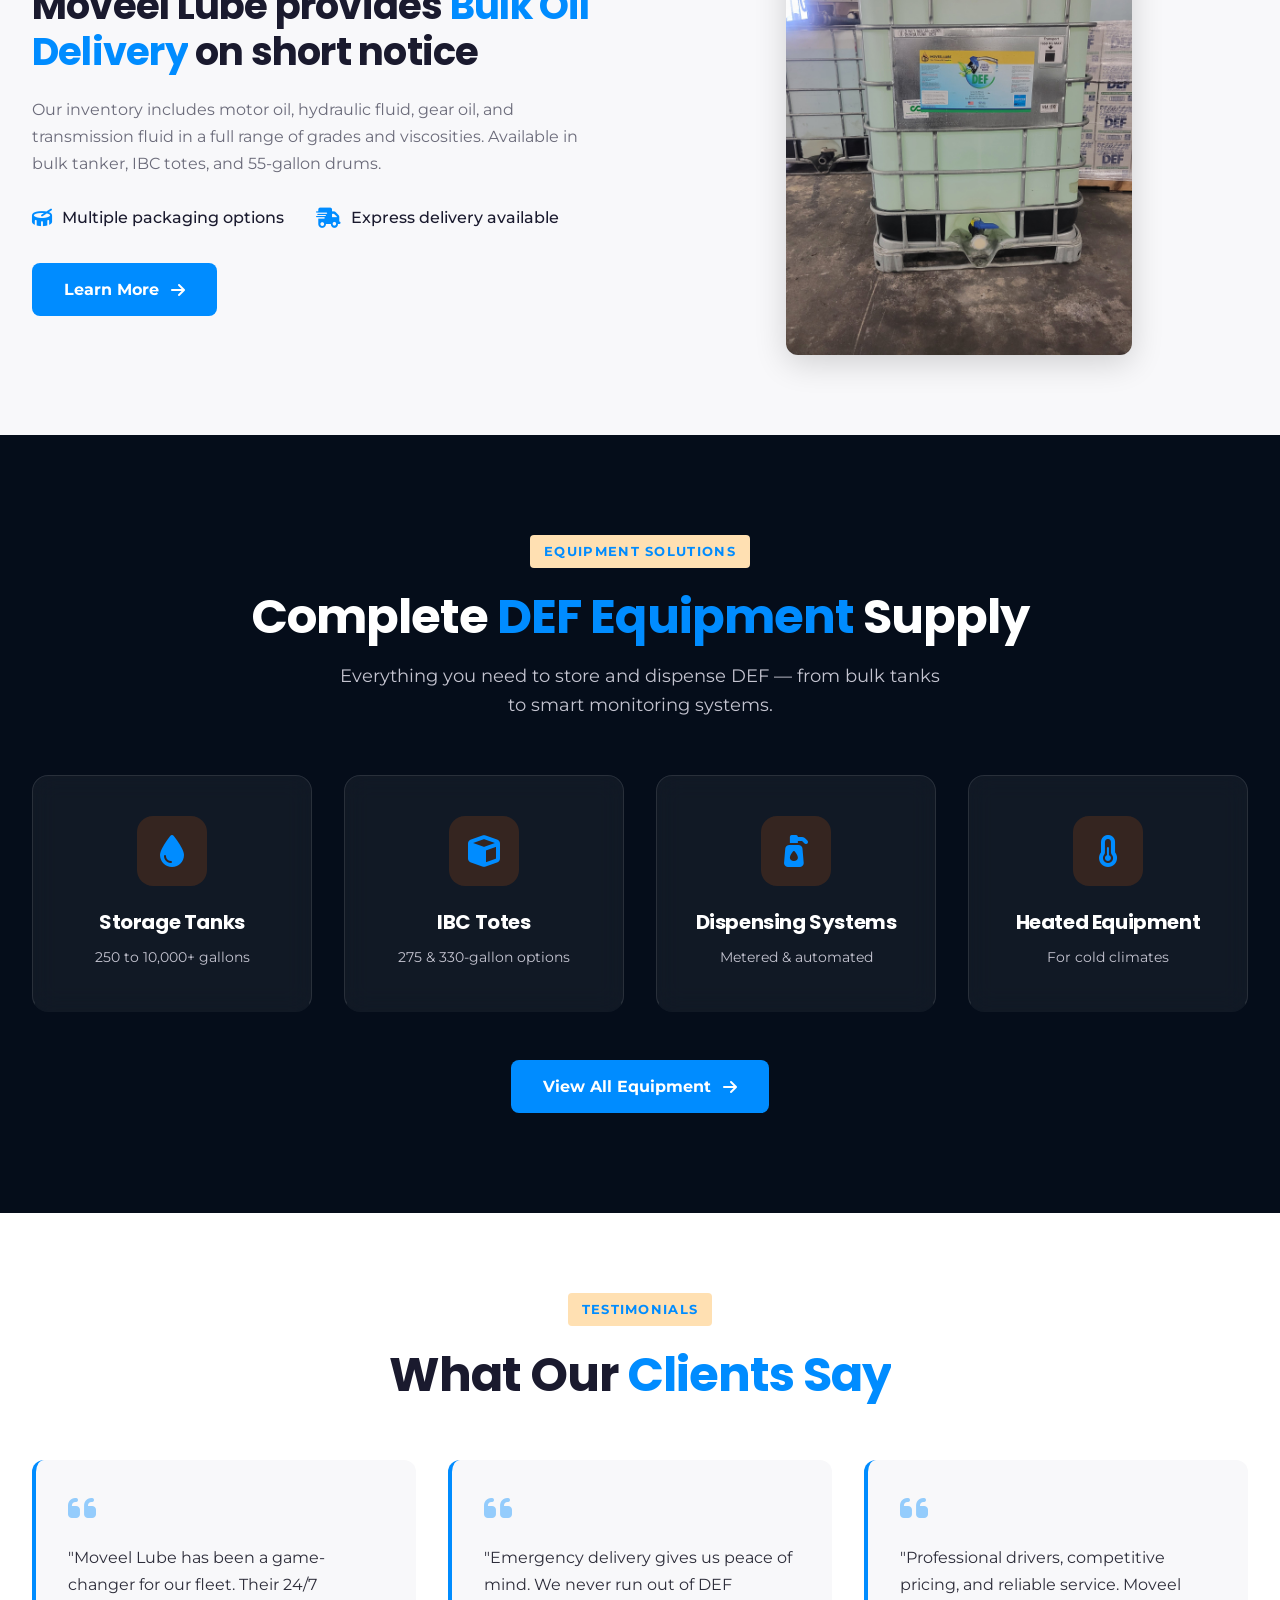
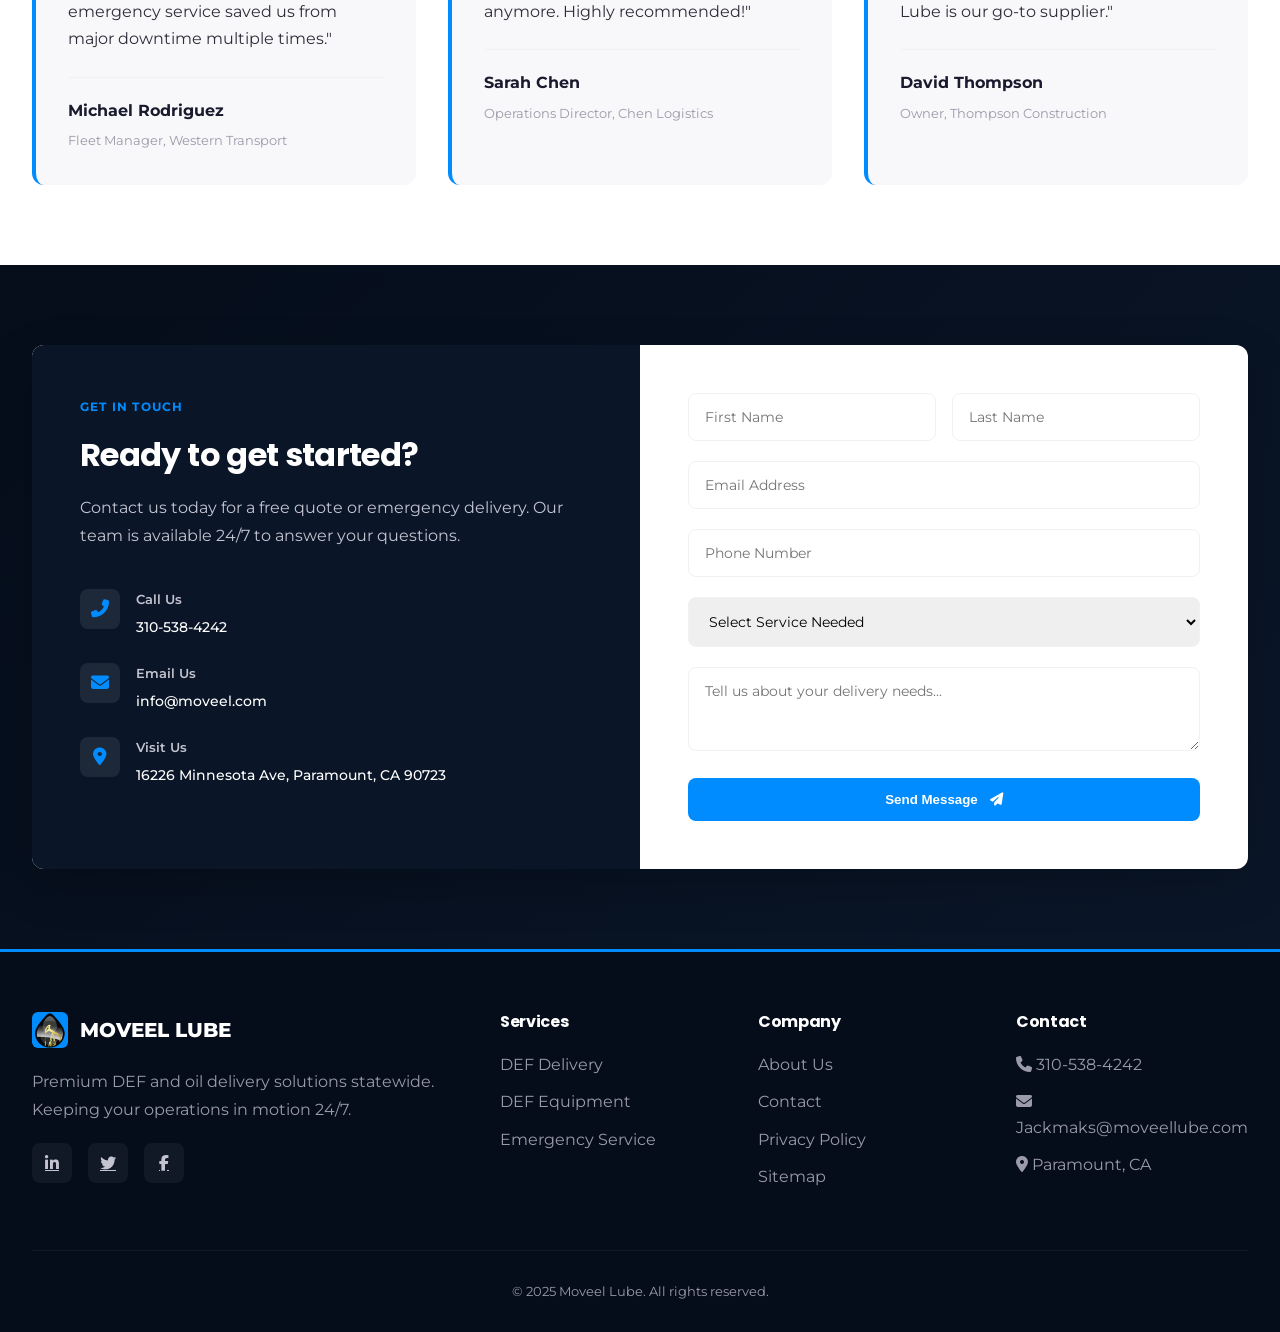
==== commit 802f59b8: "final changes" ====
--- a/index.html
+++ b/index.html
@@ -6,12 +6,10 @@
   <meta name="viewport" content="width=device-width, initial-scale=1.0, viewport-fit=cover" />
   <title>Moveel Lube | Premium DEF & Oil Delivery Services</title>
   <meta name="description"
-    content="Moveel Lube provides nationwide DEF fueling and bulk oil delivery. Fast, reliable, 24/7 emergency service." />
+    content="Moveel Lube provides statewide DEF fueling and bulk oil delivery. Fast, reliable, 24/7 emergency service." />
   <link rel="preconnect" href="https://fonts.googleapis.com" />
   <link rel="preconnect" href="https://fonts.gstatic.com" crossorigin />
-  <link
-    href="https://fonts.googleapis.com/css2?family=Inter:opsz,wght@14..32,300;14..32,400;14..32,500;14..32,600;14..32,700;14..32,800;14..32,900&family=Oswald:wght@400;500;600;700&display=swap"
-    rel="stylesheet" />
+  <link href="https://fonts.googleapis.com/css2?family=Inter:opsz,wght@14..32,300;14..32,400;14..32,500;14..32,600;14..32,700;14..32,800&family=Montserrat:wght@400;500;600;700;800;900&family=Poppins:wght@400;500;600;700;800&display=swap" rel="stylesheet" />
   <link rel="stylesheet" href="https://cdnjs.cloudflare.com/ajax/libs/font-awesome/6.4.0/css/all.min.css" />
   <link rel="stylesheet" href="style.css" />
 </head>
@@ -42,15 +40,6 @@
               <li><a href="def-delivery.html#emergency">Emergency DEF</a></li>
             </ul>
           </li>
-          <li class="nav-item dropdown-trigger">
-            <a href="oil-delivery.html">Oil Delivery <i class="fas fa-chevron-down"></i></a>
-            <ul class="dropdown-menu">
-              <li><a href="oil-delivery.html">Bulk Motor Oil</a></li>
-              <li><a href="oil-delivery.html#hydraulic">Hydraulic Oil</a></li>
-              <li><a href="oil-delivery.html#gear">Gear & Transmission</a></li>
-              <li><a href="oil-delivery.html#emergency">Emergency Oil</a></li>
-            </ul>
-          </li>
           <li class="nav-item"><a href="services.html">Services</a></li>
           <li class="nav-item"><a href="about.html">About</a></li>
         </ul>
@@ -84,10 +73,10 @@
         <h1 class="hero-title">
           <span class="moveel-red">MOVEEL</span> <span class="lube-white">LUBE</span>
           <span class="hero-divider">|</span>
-          <span class="hero-tagline">Premium DEF & Oil Delivery</span>
+          <span class="hero-tagline">Your Premier DEF Provider</span>
         </h1>
         <p class="hero-desc">
-          ISO 22241 certified DEF and bulk oils delivered nationwide.
+          ISO 22241 certified DEF and bulk oils delivered statewide.
           Fast, reliable, and available 24/7 to keep your fleet moving.
         </p>
         <div class="hero-buttons">
@@ -176,15 +165,6 @@
           <h3>24/7 Emergency Service</h3>
           <p>Day or night, our emergency response team delivers critical fluids when you need them most.</p>
           <a href="services.html#emergency" class="card-link">Learn More <i class="fas fa-arrow-right"></i></a>
-        </div>
-
-        <div class="service-card-modern">
-          <div class="card-icon">
-            <i class="fas fa-chart-line"></i>
-          </div>
-          <h3>Tank Monitoring</h3>
-          <p>Smart sensors track your fluid levels in real-time and auto-trigger delivery before you run out.</p>
-          <a href="services.html#monitoring" class="card-link">Learn More <i class="fas fa-arrow-right"></i></a>
         </div>
       </div>
     </div>
@@ -199,10 +179,10 @@
           <span class="feature-badge">Why Choose Us</span>
           <h2>Keeping Your Operations <span class="gradient-text">in Motion</span></h2>
           <p>We understand that when your equipment runs out of critical fluids, every minute of downtime costs money.
-            That's why we've built a nationwide network of experienced drivers, regional depots, and intelligent
+            That's why we've built a statewide network of experienced drivers, regional depots, and intelligent
             logistics technology.</p>
           <ul class="feature-list-modern">
-            <li><i class="fas fa-check-circle"></i> Nationwide delivery network</li>
+            <li><i class="fas fa-check-circle"></i> Statewide delivery network</li>
             <li><i class="fas fa-check-circle"></i> Experienced, certified drivers</li>
             <li><i class="fas fa-check-circle"></i> ISO 22241 certified DEF products</li>
             <li><i class="fas fa-check-circle"></i> 24/7 dispatch and support</li>
@@ -232,7 +212,7 @@
     <div class="split-container">
       <div class="split-image">
         <div class="image-overlay"></div>
-        <img src="images/WhatsApp Image 2026-05-04 at 18.02.17 (3).jpeg" alt="DEF Delivery Truck" />
+        <img src="images/delivery.jpeg" alt="DEF Delivery Truck" />
       </div>
       <div class="split-content">
         <span class="split-badge">DEF Delivery</span>
@@ -277,7 +257,7 @@
       </div>
       <div class="split-image">
         <div class="image-overlay"></div>
-        <img src="images/WhatsApp Image 2026-05-04 at 18.02.18.jpeg" alt="Oil Delivery">
+        <img src="images/totes3.jpeg" alt="Oil Delivery">
       </div>
     </div>
     </section>
@@ -438,7 +418,7 @@
               </div>
               <span>MOVEEL LUBE</span>
             </div>
-            <p>Premium DEF and oil delivery solutions nationwide. Keeping your operations in motion 24/7.</p>
+            <p>Premium DEF and oil delivery solutions statewide. Keeping your operations in motion 24/7.</p>
             <div class="social-links">
               <a href="#"><i class="fab fa-linkedin-in"></i></a>
               <a href="#"><i class="fab fa-twitter"></i></a>
@@ -449,7 +429,6 @@
             <h4>Services</h4>
             <ul>
               <li><a href="def-delivery.html">DEF Delivery</a></li>
-              <li><a href="oil-delivery.html">Oil Delivery</a></li>
               <li><a href="def-equipment.html">DEF Equipment</a></li>
               <li><a href="services.html#emergency">Emergency Service</a></li>
             </ul>
@@ -467,7 +446,7 @@
             <h4>Contact</h4>
             <ul>
               <li><i class="fas fa-phone"></i> <a href="tel:+13105384242">310-538-4242</a></li>
-              <li><i class="fas fa-envelope"></i> info@moveel.com</li>
+              <li><i class="fas fa-envelope"></i> Jackmaks@moveellube.com</li>
               <li><i class="fas fa-map-marker-alt"></i> Paramount, CA</li>
             </ul>
           </div>
--- a/style.css
+++ b/style.css
@@ -4,8 +4,8 @@
    ============================================ */
 
 :root {
-  --primary: #ff0000;
-  --primary-dark: #e50000;
+  --primary: #008cff;
+  --primary-dark: #008cff;
   --primary-light: #FFE0B2;
   --navy: #0A1628;
   --navy-dark: #050D1A;
@@ -19,7 +19,7 @@
   --gray-200: #F0F0F5;
   --gray-100: #F8F8FA;
   --white: #FFFFFF;
-  --gradient: linear-gradient(135deg, #ff0000 0%, #ff0000 100%);
+  --gradient: linear-gradient(135deg, #008cff 0%, #008cff 100%);
   --gradient-dark: linear-gradient(135deg, #0A1628 0%, #0F1E3A 100%);
   --shadow-sm: 0 2px 8px rgba(0, 0, 0, 0.08);
   --shadow-md: 0 4px 16px rgba(0, 0, 0, 0.12);
@@ -38,7 +38,7 @@
 }
 
 body {
-  font-family: 'Inter', -apple-system, BlinkMacSystemFont, 'Segoe UI', sans-serif;
+  font-family: 'Montserrat', 'Inter', -apple-system, BlinkMacSystemFont, 'Segoe UI', sans-serif;
   background-color: var(--white);
   color: var(--gray-800);
   line-height: 1.6;
@@ -68,15 +68,12 @@
   text-transform: uppercase;
 }
 
-h1,
-h2,
-h3,
-h4 {
-  font-weight: 800;
+h1, h2, h3, h4, h5, h6 {
+  font-family: 'Poppins', 'Montserrat', sans-serif;
+  font-weight: 700;
   line-height: 1.2;
   letter-spacing: -0.02em;
 }
-
 .section-header {
   text-align: center;
   margin-bottom: 56px;
@@ -121,7 +118,7 @@
   width: 100%;
   z-index: 1000;
   background: var(--navy);
-  border-bottom: 2px solid var(--primary);
+  border-bottom: 2px solid var(--navy);
   transition: all 0.3s ease;
 }
 
@@ -194,7 +191,8 @@
   position: relative;
 }
 
-.nav-item>a {
+.nav-item > a {
+  font-family: 'Poppins', sans-serif;
   text-decoration: none;
   font-weight: 600;
   color: var(--gray-300);
@@ -1661,9 +1659,47 @@
 
 .page-hero-modern {
   position: relative;
-  background: linear-gradient(135deg, var(--navy-dark) 0%, var(--navy) 100%);
+  background: var(--navy-dark);
   padding: 140px 0 80px;
   margin-top: 80px;
+  overflow: hidden;
+}
+
+/* Add parallax background image for page hero */
+.page-hero-bg {
+  position: absolute;
+  top: 0;
+  left: 0;
+  width: 100%;
+  height: 100%;
+  background-image: url('images/delivery.jpeg');
+  background-size: cover;
+  background-position: center;
+  background-attachment: fixed;
+  opacity: 0.25;
+  pointer-events: none;
+  z-index: 0;
+}
+.page-hero-bg.equipment-bg {
+  background-image: url('images/equipment.jpeg');
+}
+
+/* Dark overlay for better text readability */
+.page-hero-modern::before {
+  content: '';
+  position: absolute;
+  top: 0;
+  left: 0;
+  width: 100%;
+  height: 100%;
+  background: linear-gradient(135deg, rgba(5, 13, 26, 0.2) 0%, rgba(10, 22, 40, 0.2) 100%);
+  z-index: 1;
+  pointer-events: none;
+}
+
+.page-hero-modern .container {
+  position: relative;
+  z-index: 2;
 }
 
 .page-hero-modern .container {
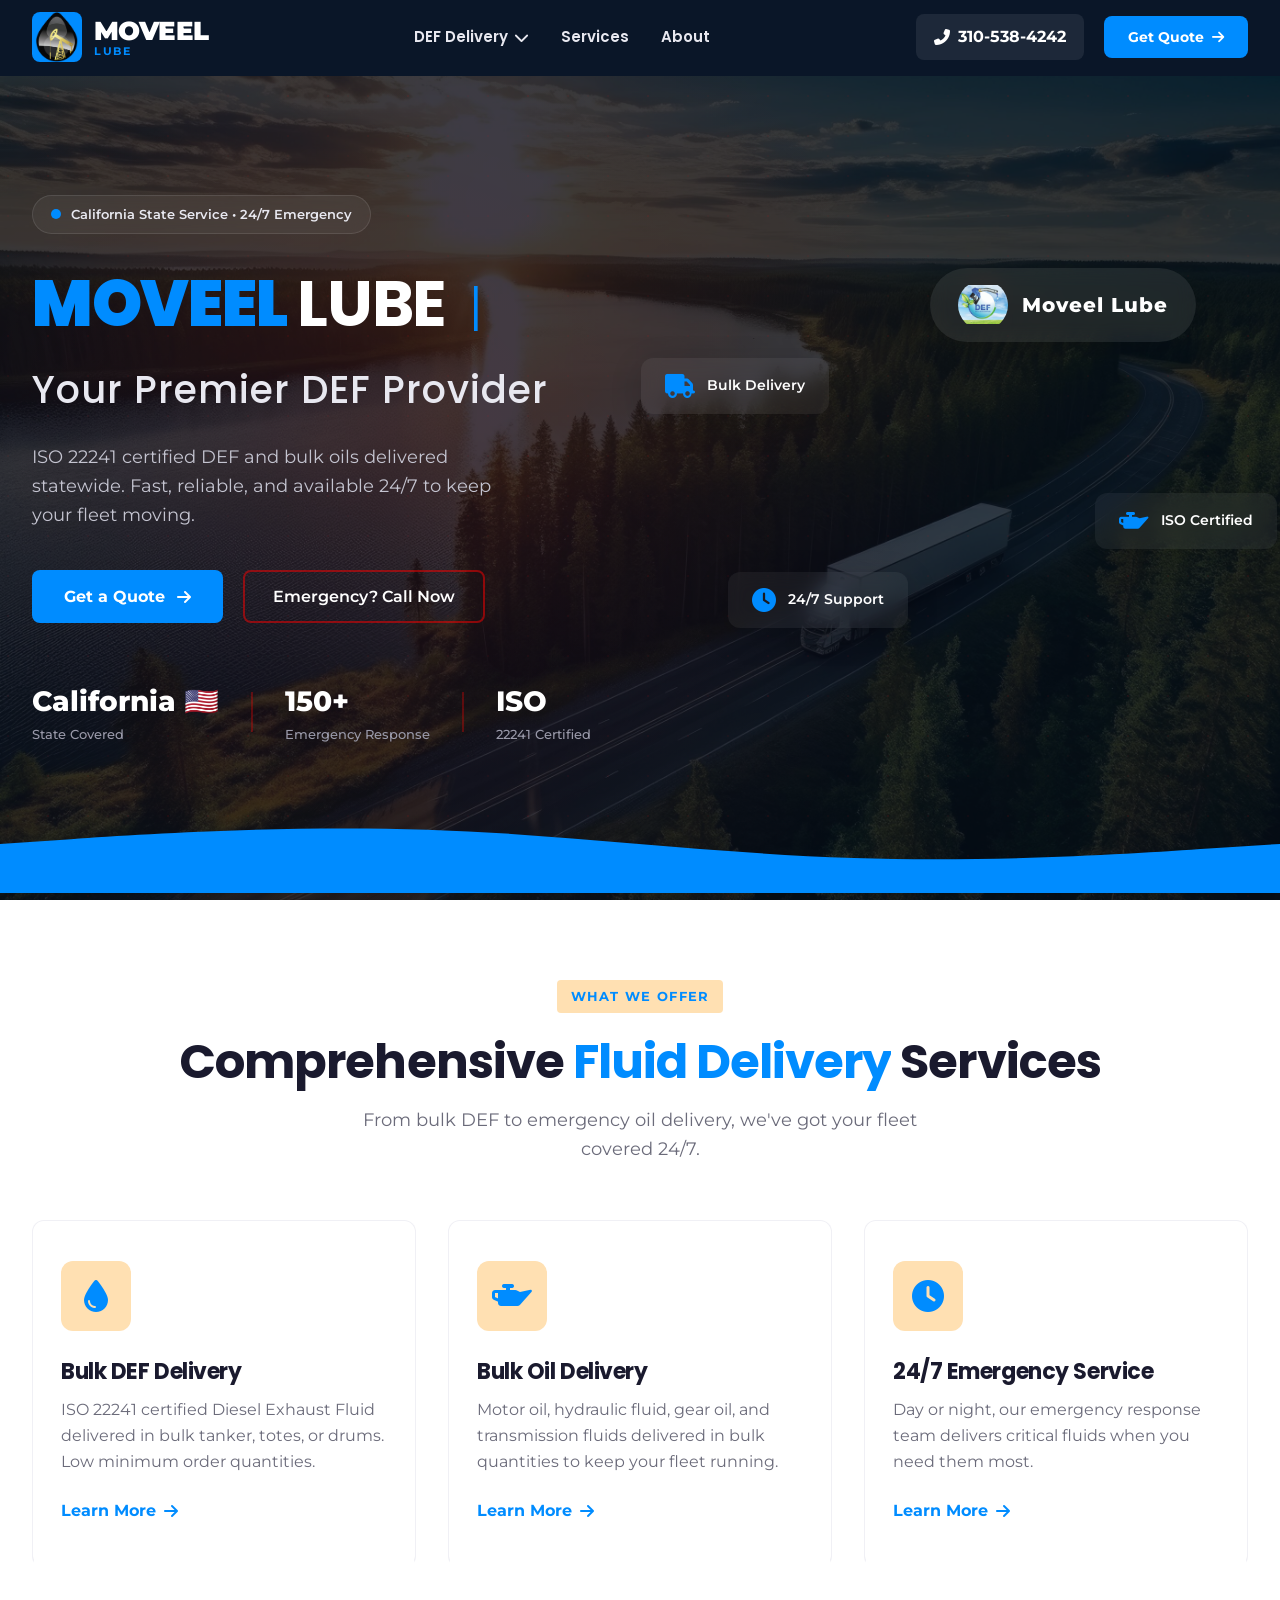
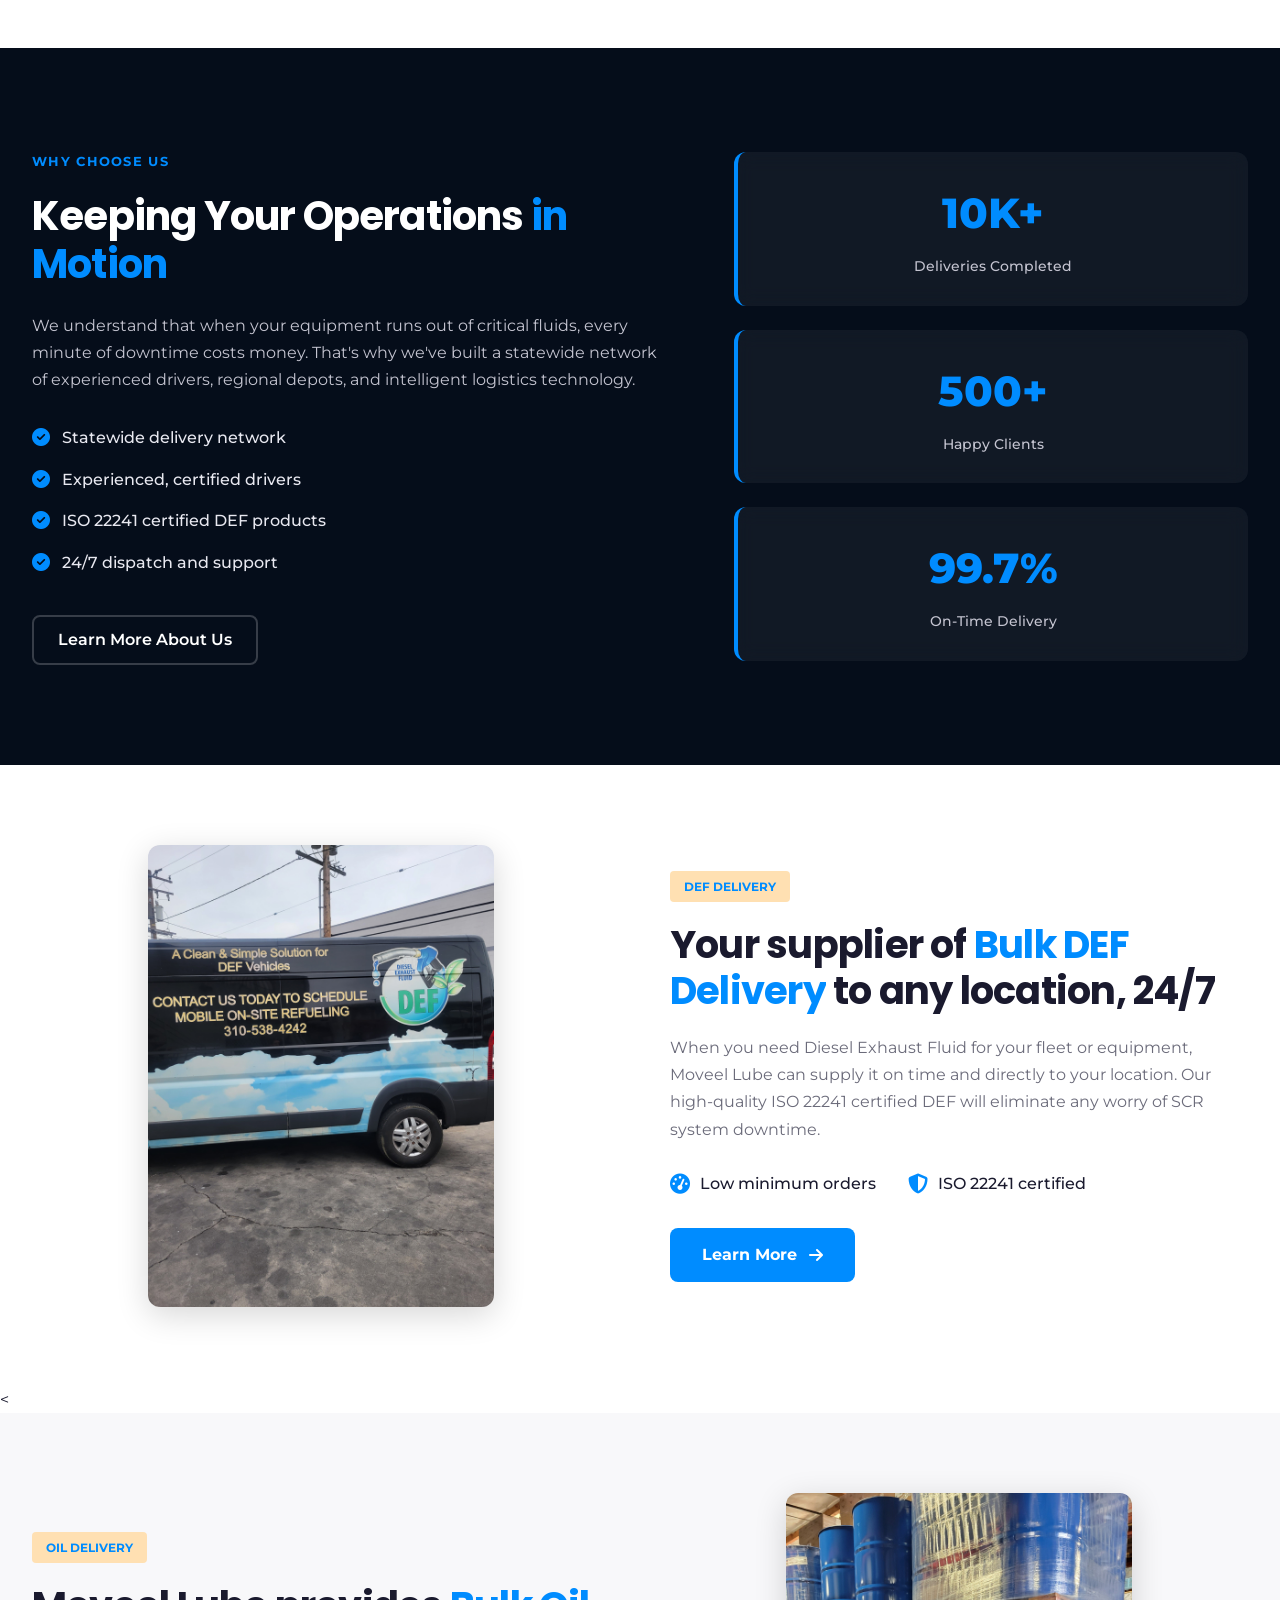
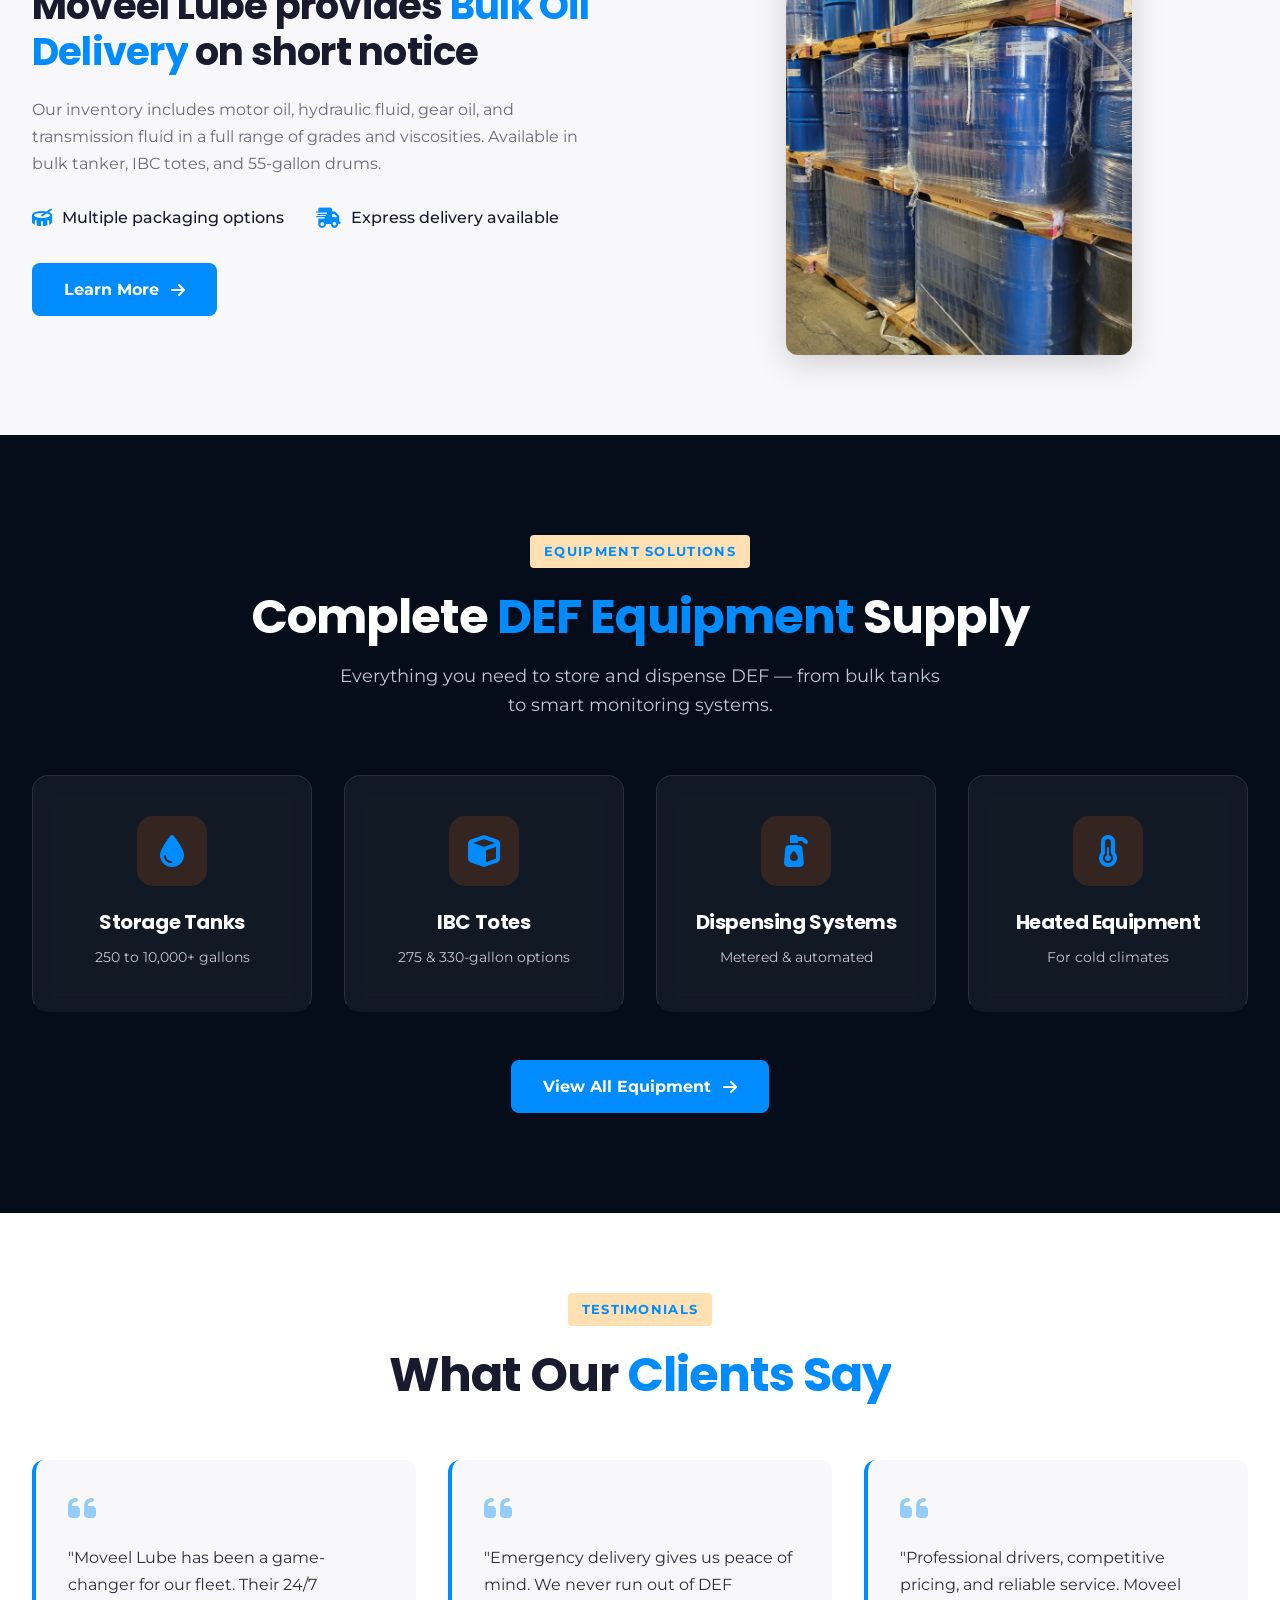
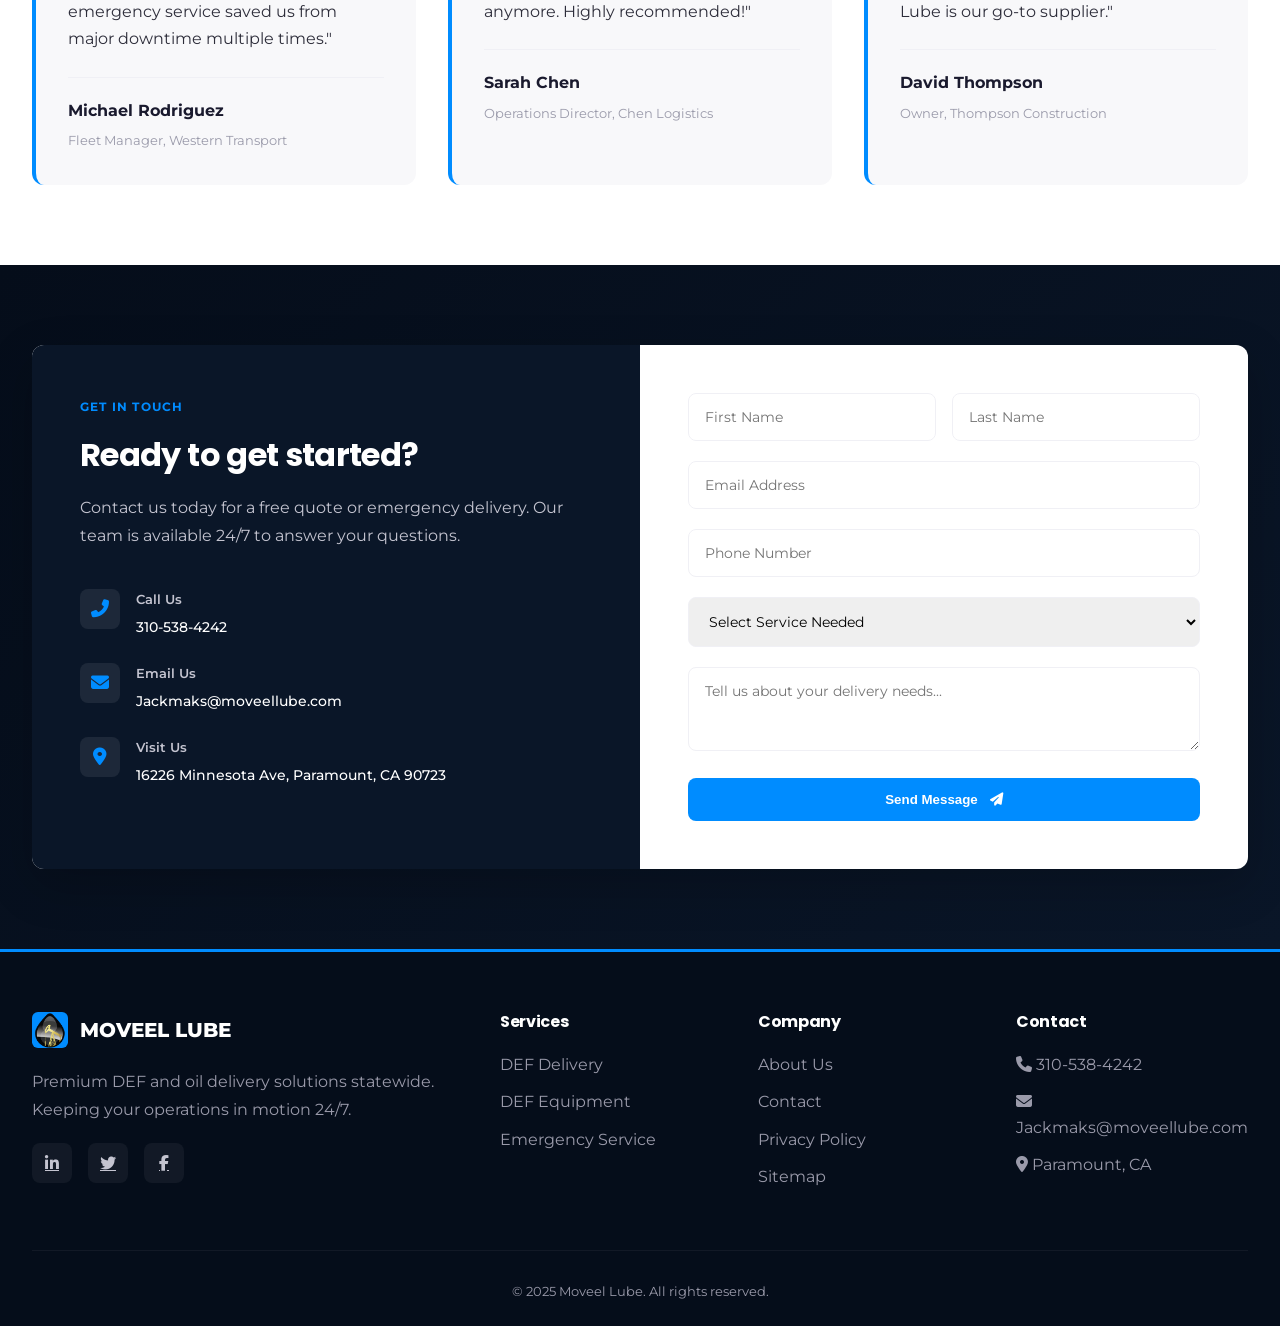
==== commit 45ee37c8: "Final clean" ====
--- a/index.html
+++ b/index.html
@@ -257,7 +257,7 @@
       </div>
       <div class="split-image">
         <div class="image-overlay"></div>
-        <img src="images/totes3.jpeg" alt="Oil Delivery">
+        <img src="images/blue.jpeg" alt="Oil Delivery">
       </div>
     </div>
     </section>
@@ -358,7 +358,7 @@
                 <i class="fas fa-envelope"></i>
                 <div>
                   <strong>Email Us</strong>
-                  <a href="mailto:info@moveel.com">info@moveel.com</a>
+                  <a href="mailto:info@moveel.com">Jackmaks@moveellube.com</a>
                 </div>
               </div>
               <div class="contact-detail">
--- a/style.css
+++ b/style.css
@@ -1822,4 +1822,495 @@
   .services-grid-modern.three-col {
     grid-template-columns: 1fr;
   }
+}
+
+/* ============================================
+   COMPREHENSIVE MOBILE FIX — MOVEEL LUBE
+   Full phone-first overrides
+   ============================================ */
+
+/* Hide mobile-only nav CTA on desktop */
+.mobile-nav-cta { display: none; }
+
+/* ---- Header / Nav ---- */
+@media (max-width: 768px) {
+  .header-container {
+    padding: 10px 16px;
+    position: relative;
+    height: 64px;
+    display: flex;
+    align-items: center;
+  }
+
+  .modern-header {
+    height: 64px;
+  }
+
+  /* Logo stays left */
+  .modern-logo {
+    flex: 1;
+    min-width: 0;
+  }
+
+  .logo-name { font-size: 20px; }
+  .logo-mark { width: 38px; height: 38px; }
+
+  /* Actions: phone icon + hamburger only */
+  .header-actions {
+    gap: 8px;
+    align-items: center;
+  }
+
+  /* Hide "Get Quote" button in header on mobile — hamburger menu is enough */
+  .quote-btn { display: none; }
+
+  /* Phone button: icon only */
+  .phone-btn {
+    padding: 8px 10px;
+    border-radius: 6px;
+    min-width: 40px;
+    min-height: 40px;
+    justify-content: center;
+  }
+  .phone-btn span { display: none; }
+
+  /* Hamburger */
+  .mobile-menu-btn {
+    display: flex !important;
+    flex-direction: column;
+    justify-content: center;
+    align-items: center;
+    gap: 5px;
+    width: 44px;
+    height: 44px;
+    padding: 0;
+    background: rgba(255,255,255,0.08);
+    border-radius: 6px;
+    border: none;
+    cursor: pointer;
+    -webkit-tap-highlight-color: transparent;
+    touch-action: manipulation;
+  }
+
+  .mobile-menu-btn span {
+    display: block;
+    width: 22px;
+    height: 2px;
+    background: var(--white);
+    border-radius: 2px;
+    transition: transform 0.3s, opacity 0.3s;
+    pointer-events: none;
+  }
+
+  /* X animation */
+  .mobile-menu-btn.active span:nth-child(1) {
+    transform: translateY(7px) rotate(45deg);
+  }
+  .mobile-menu-btn.active span:nth-child(2) {
+    opacity: 0;
+    transform: scaleX(0);
+  }
+  .mobile-menu-btn.active span:nth-child(3) {
+    transform: translateY(-7px) rotate(-45deg);
+  }
+
+  /* Full-screen slide-in menu */
+  .modern-nav {
+    position: fixed;
+    top: 64px;
+    left: -100%;
+    width: 100%;
+    height: calc(100dvh - 64px);
+    background: var(--navy);
+    transition: left 0.3s ease;
+    padding: 32px 24px;
+    overflow-y: auto;
+    z-index: 999;
+    display: block !important; /* always in DOM, slide in/out */
+  }
+
+  .modern-nav.active {
+    left: 0;
+  }
+
+  .modern-nav .nav-list {
+    flex-direction: column;
+    gap: 0;
+  }
+
+  .nav-item {
+    border-bottom: 1px solid rgba(255,255,255,0.06);
+  }
+
+  .nav-item > a {
+    padding: 18px 0;
+    font-size: 17px;
+    display: flex;
+    justify-content: space-between;
+    color: var(--white);
+  }
+
+  /* Mobile dropdown — toggled via JS */
+  .dropdown-trigger .dropdown-menu {
+    position: static !important;
+    opacity: 1 !important;
+    visibility: visible !important;
+    transform: none !important;
+    box-shadow: none !important;
+    background: transparent !important;
+    border-left: 2px solid var(--primary);
+    padding: 0 0 12px 16px;
+    margin-top: 0;
+    display: none;
+  }
+
+  .dropdown-trigger.active .dropdown-menu {
+    display: block;
+  }
+
+  .dropdown-menu li a {
+    padding: 12px 0;
+    font-size: 15px;
+    color: var(--gray-400);
+    display: block;
+  }
+
+  /* CTA buttons inside mobile menu */
+  .mobile-nav-cta {
+    margin-top: 32px;
+    display: flex;
+    flex-direction: column;
+    gap: 12px;
+  }
+
+  .mobile-nav-cta .btn-primary,
+  .mobile-nav-cta .phone-btn-full {
+    display: flex;
+    align-items: center;
+    justify-content: center;
+    gap: 10px;
+    padding: 16px;
+    border-radius: 8px;
+    font-size: 16px;
+    font-weight: 700;
+    text-decoration: none;
+    -webkit-tap-highlight-color: transparent;
+  }
+
+  .phone-btn-full {
+    background: rgba(255,255,255,0.08);
+    color: var(--white);
+  }
+}
+
+/* ---- Page Hero on mobile ---- */
+@media (max-width: 768px) {
+  .page-hero-modern {
+    padding: 110px 0 60px;
+    margin-top: 64px;
+  }
+
+  /* Disable fixed background-attachment on mobile (causes jank/bugs on iOS) */
+  .page-hero-bg,
+  .parallax-bg,
+  .hero-parallax-bg,
+  .equipment-parallax-bg {
+    background-attachment: scroll !important;
+  }
+
+  .page-hero-modern h1 { font-size: clamp(28px, 7vw, 38px); }
+  .page-hero-modern p { font-size: 15px; }
+  .breadcrumb-modern { font-size: 13px; }
+}
+
+/* ---- Hero Section ---- */
+@media (max-width: 768px) {
+  .hero-modern {
+    padding: 90px 0 70px;
+    min-height: auto;
+  }
+
+  .hero-container {
+    grid-template-columns: 1fr;
+    gap: 0;
+    padding: 0 20px;
+  }
+
+  .hero-visual { display: none !important; }
+
+  .hero-title {
+    font-size: clamp(30px, 8vw, 38px);
+    margin-bottom: 16px;
+  }
+
+  .hero-divider { display: block; margin: 6px 0; color: transparent; height: 0; }
+  .hero-tagline { display: block; font-size: 16px; margin-top: 4px; }
+
+  .hero-desc { font-size: 15px; margin-bottom: 28px; }
+
+  .hero-buttons {
+    flex-direction: column;
+    gap: 12px;
+  }
+
+  .hero-buttons .btn-primary,
+  .hero-buttons .btn-outline {
+    width: 100%;
+    justify-content: center;
+    padding: 16px 24px;
+    font-size: 16px;
+    border-radius: 10px;
+    -webkit-tap-highlight-color: transparent;
+    touch-action: manipulation;
+  }
+
+  .hero-stats {
+    flex-wrap: wrap;
+    gap: 16px;
+    margin-top: 32px;
+  }
+
+  .stat-divider { display: none; }
+
+  .hero-badge { font-size: 12px; padding: 6px 14px; }
+
+  .hero-wave { display: none; }
+}
+
+/* ---- Page sections / split layout ---- */
+@media (max-width: 768px) {
+  .page-section-modern { padding: 48px 0; }
+
+  .page-split-modern,
+  .page-split-modern.reverse {
+    grid-template-columns: 1fr !important;
+    direction: ltr !important;
+    gap: 28px;
+  }
+
+  .page-split-image {
+    max-width: 100% !important;
+    border-radius: 10px;
+  }
+
+  .page-split-content h2 { font-size: clamp(24px, 6vw, 32px); }
+
+  .feature-list-modern li { font-size: 14px; }
+
+  /* Buttons inside content */
+  .page-split-content .btn-primary {
+    width: 100%;
+    justify-content: center;
+    padding: 16px;
+    font-size: 16px;
+    -webkit-tap-highlight-color: transparent;
+  }
+}
+
+/* ---- Services / Equipment grids ---- */
+@media (max-width: 640px) {
+  .services-grid-modern,
+  .services-grid-modern.two-col,
+  .services-grid-modern.three-col {
+    grid-template-columns: 1fr;
+    gap: 16px;
+  }
+
+  .service-card-modern,
+  .equipment-card-modern {
+    padding: 28px 20px;
+  }
+
+  .equipment-icon-modern,
+  .card-icon {
+    width: 56px;
+    height: 56px;
+    margin-bottom: 16px;
+  }
+
+  .equipment-icon-modern i,
+  .card-icon i { font-size: 24px; }
+}
+
+/* ---- Emergency CTA ---- */
+@media (max-width: 768px) {
+  .emergency-cta {
+    padding: 32px 20px;
+    border-radius: 10px;
+  }
+
+  .emergency-cta h2 { font-size: clamp(22px, 5vw, 30px); }
+  .emergency-cta p { font-size: 14px; }
+
+  .btn-white {
+    width: 100%;
+    justify-content: center;
+    padding: 16px;
+    font-size: 15px;
+    border-radius: 8px;
+    -webkit-tap-highlight-color: transparent;
+    touch-action: manipulation;
+  }
+}
+
+/* ---- Contact Card ---- */
+@media (max-width: 768px) {
+  .contact-card {
+    grid-template-columns: 1fr !important;
+    border-radius: 10px;
+  }
+
+  .contact-info {
+    padding: 32px 20px;
+    border-radius: 10px 10px 0 0;
+  }
+
+  .contact-info h2 { font-size: 24px; }
+
+  .contact-form-modern {
+    padding: 28px 20px;
+  }
+
+  .form-row {
+    grid-template-columns: 1fr !important;
+    gap: 0;
+  }
+
+  .form-group input,
+  .form-group select,
+  .form-group textarea {
+    font-size: 16px !important; /* prevents iOS zoom */
+    padding: 14px 16px;
+  }
+
+  .btn-primary.full-width {
+    padding: 16px;
+    font-size: 16px;
+    -webkit-tap-highlight-color: transparent;
+    touch-action: manipulation;
+  }
+}
+
+/* ---- Quote form (def-delivery page) ---- */
+@media (max-width: 768px) {
+  .quote-form-modern {
+    padding: 24px 16px;
+  }
+}
+
+/* ---- Feature Parallax (index) ---- */
+@media (max-width: 768px) {
+  .feature-parallax { padding: 56px 0; }
+
+  .feature-content {
+    grid-template-columns: 1fr;
+    gap: 36px;
+  }
+
+  .feature-stats {
+    flex-direction: row;
+    flex-wrap: wrap;
+    gap: 16px;
+  }
+
+  .stat-card-modern {
+    flex: 1 1 140px;
+    padding: 20px 16px;
+  }
+
+  .stat-number-large { font-size: 32px; }
+
+  .feature-text h2 { font-size: clamp(24px, 6vw, 34px); }
+  .feature-text p { font-size: 14px; }
+}
+
+/* ---- Equipment parallax (index) ---- */
+@media (max-width: 768px) {
+  .equipment-parallax { padding: 56px 0; }
+
+  .equipment-glass-grid {
+    grid-template-columns: 1fr 1fr;
+    gap: 14px;
+  }
+
+  .equipment-glass-item { padding: 24px 14px; }
+  .equipment-glass-icon { width: 52px; height: 52px; }
+  .equipment-glass-icon i { font-size: 22px; }
+  .equipment-glass-item h3 { font-size: 15px; }
+  .equipment-glass-item p { font-size: 12px; }
+
+  .equipment-cta .btn-primary {
+    width: 100%;
+    justify-content: center;
+    padding: 16px;
+    font-size: 16px;
+  }
+}
+
+/* ---- Testimonials ---- */
+@media (max-width: 768px) {
+  .testimonials-section { padding: 56px 0; }
+  .testimonials-grid { grid-template-columns: 1fr; gap: 16px; }
+  .testimonial-card { padding: 24px 20px; }
+}
+
+/* ---- Footer ---- */
+@media (max-width: 768px) {
+  .modern-footer { padding: 44px 0 24px; }
+
+  .footer-grid {
+    grid-template-columns: 1fr 1fr;
+    gap: 28px;
+    text-align: left;
+  }
+
+  .footer-brand {
+    grid-column: 1 / -1;
+    text-align: center;
+  }
+
+  .footer-logo { justify-content: center; }
+  .social-links { justify-content: center; }
+
+  .footer-links-group h4 { font-size: 14px; }
+  .footer-links-group li { font-size: 13px; }
+}
+
+@media (max-width: 400px) {
+  .footer-grid { grid-template-columns: 1fr; text-align: center; }
+  .footer-links-group ul { padding: 0; }
+}
+
+/* ---- Section headers on mobile ---- */
+@media (max-width: 768px) {
+  .section-header { margin-bottom: 32px; }
+  .section-header h2 { font-size: clamp(24px, 6vw, 32px); }
+  .section-header p { font-size: 14px; }
+  .container { padding: 0 16px; }
+}
+
+/* ---- Tap highlight / touch fix — all tappable elements ---- */
+a, button {
+  -webkit-tap-highlight-color: transparent;
+}
+
+/* ---- iOS safe area support ---- */
+@supports (padding-bottom: env(safe-area-inset-bottom)) {
+  .modern-footer {
+    padding-bottom: calc(24px + env(safe-area-inset-bottom));
+  }
+  .modern-nav {
+    padding-bottom: env(safe-area-inset-bottom);
+  }
+}
+
+/* ---- Prevent horizontal overflow ---- */
+html, body {
+  max-width: 100%;
+  overflow-x: hidden;
+}
+
+img {
+  max-width: 100%;
+  height: auto;
 }
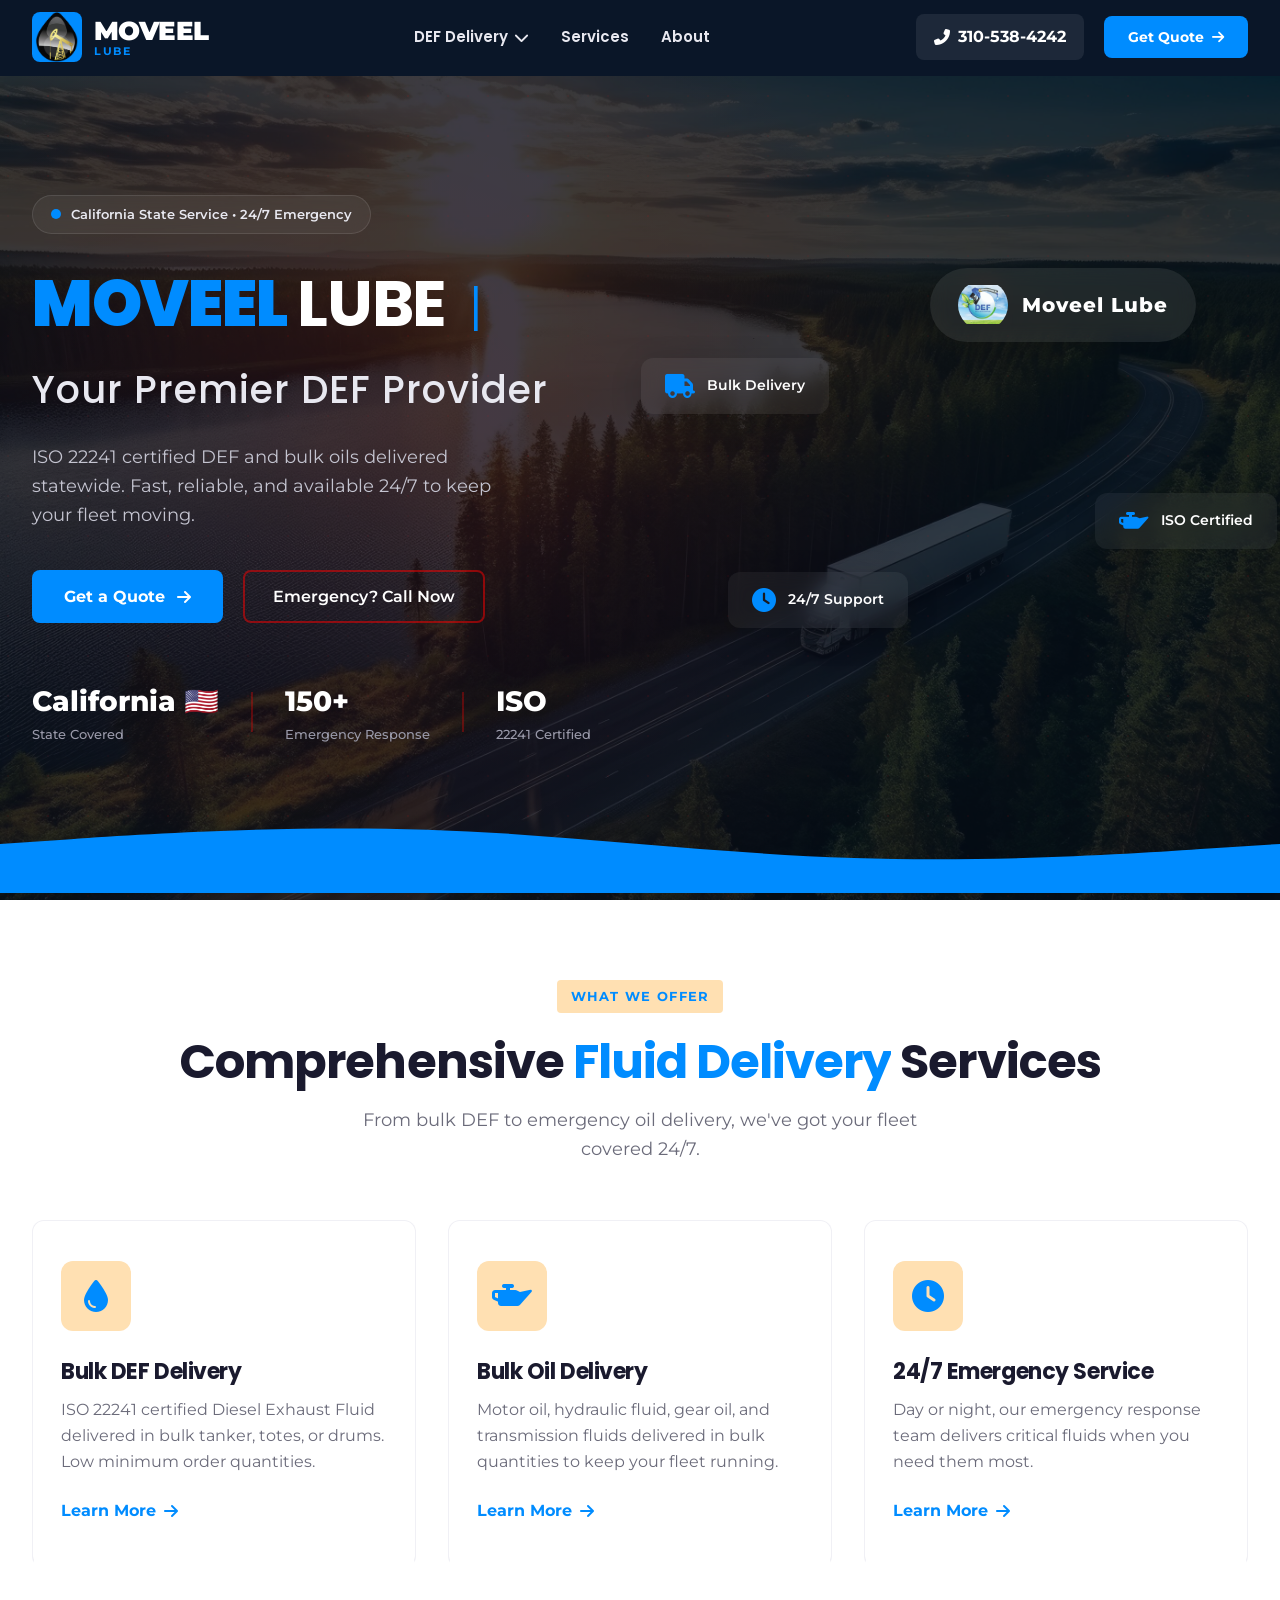
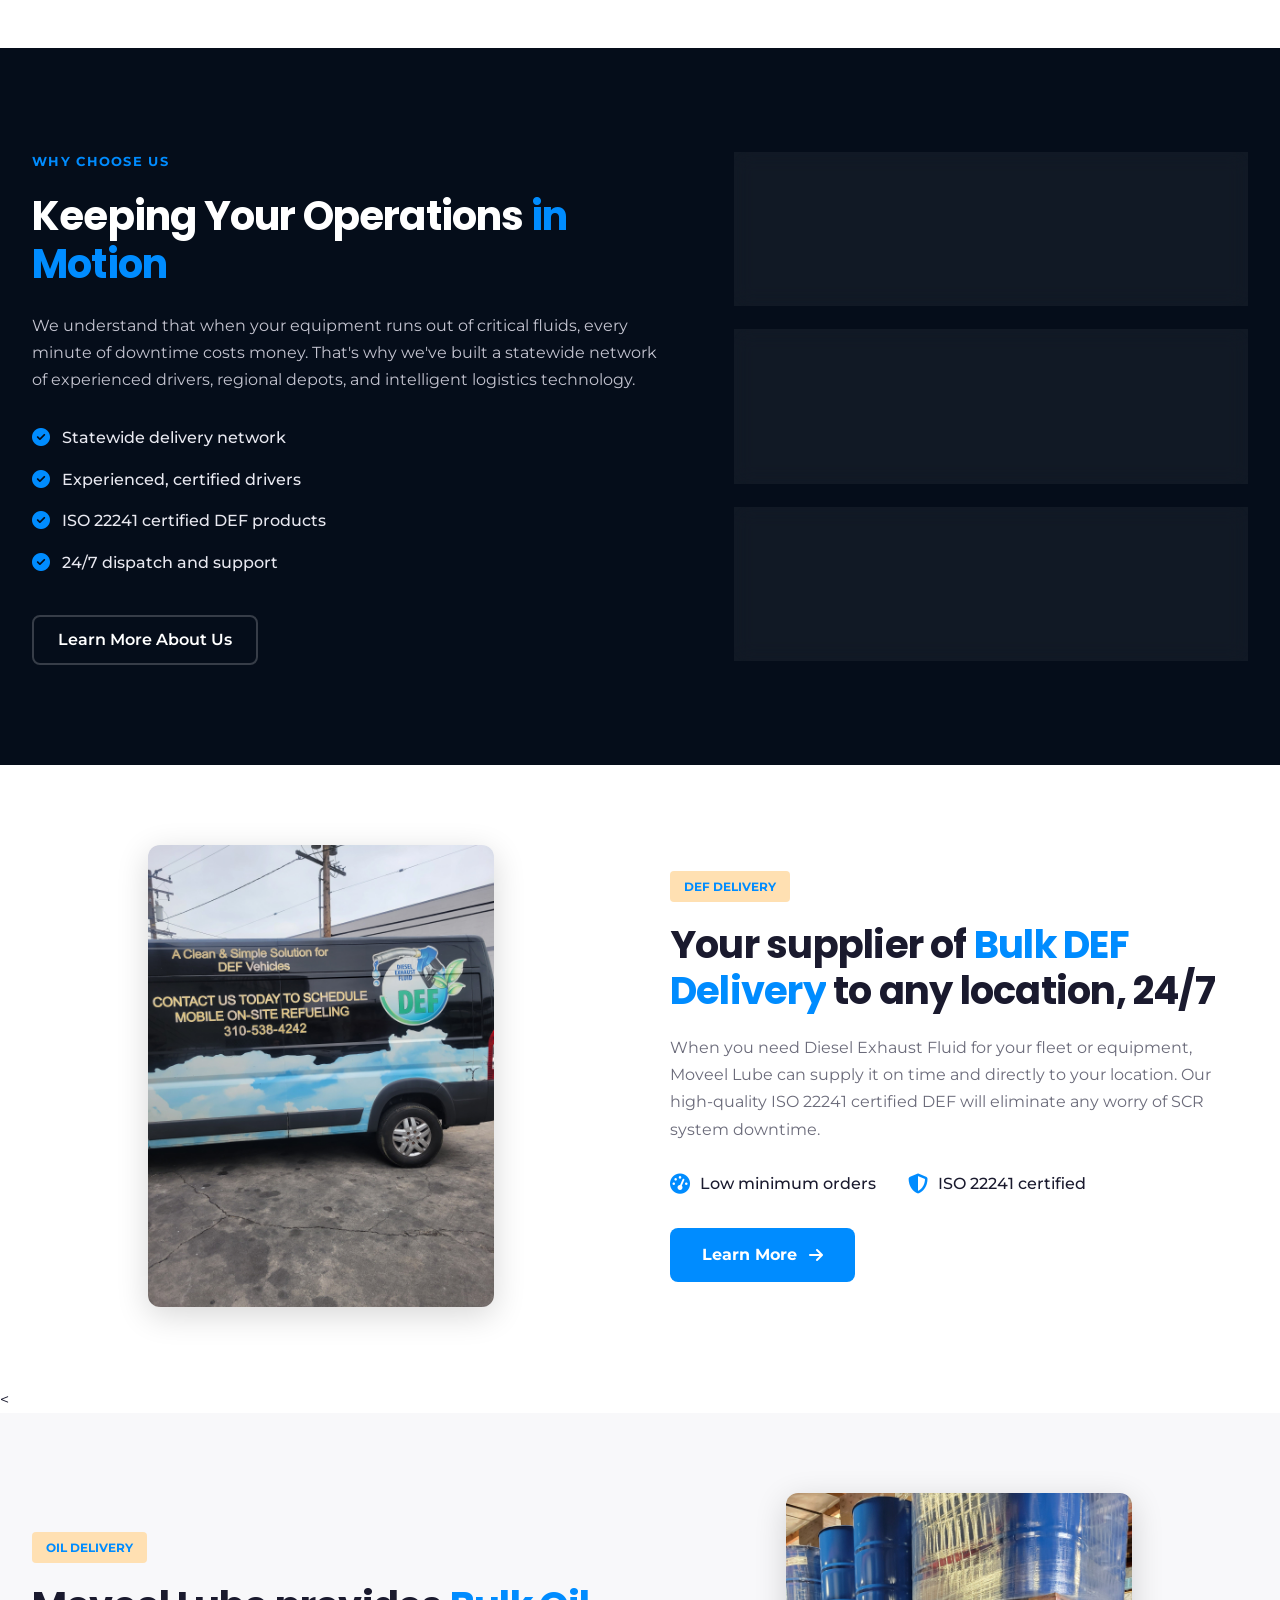
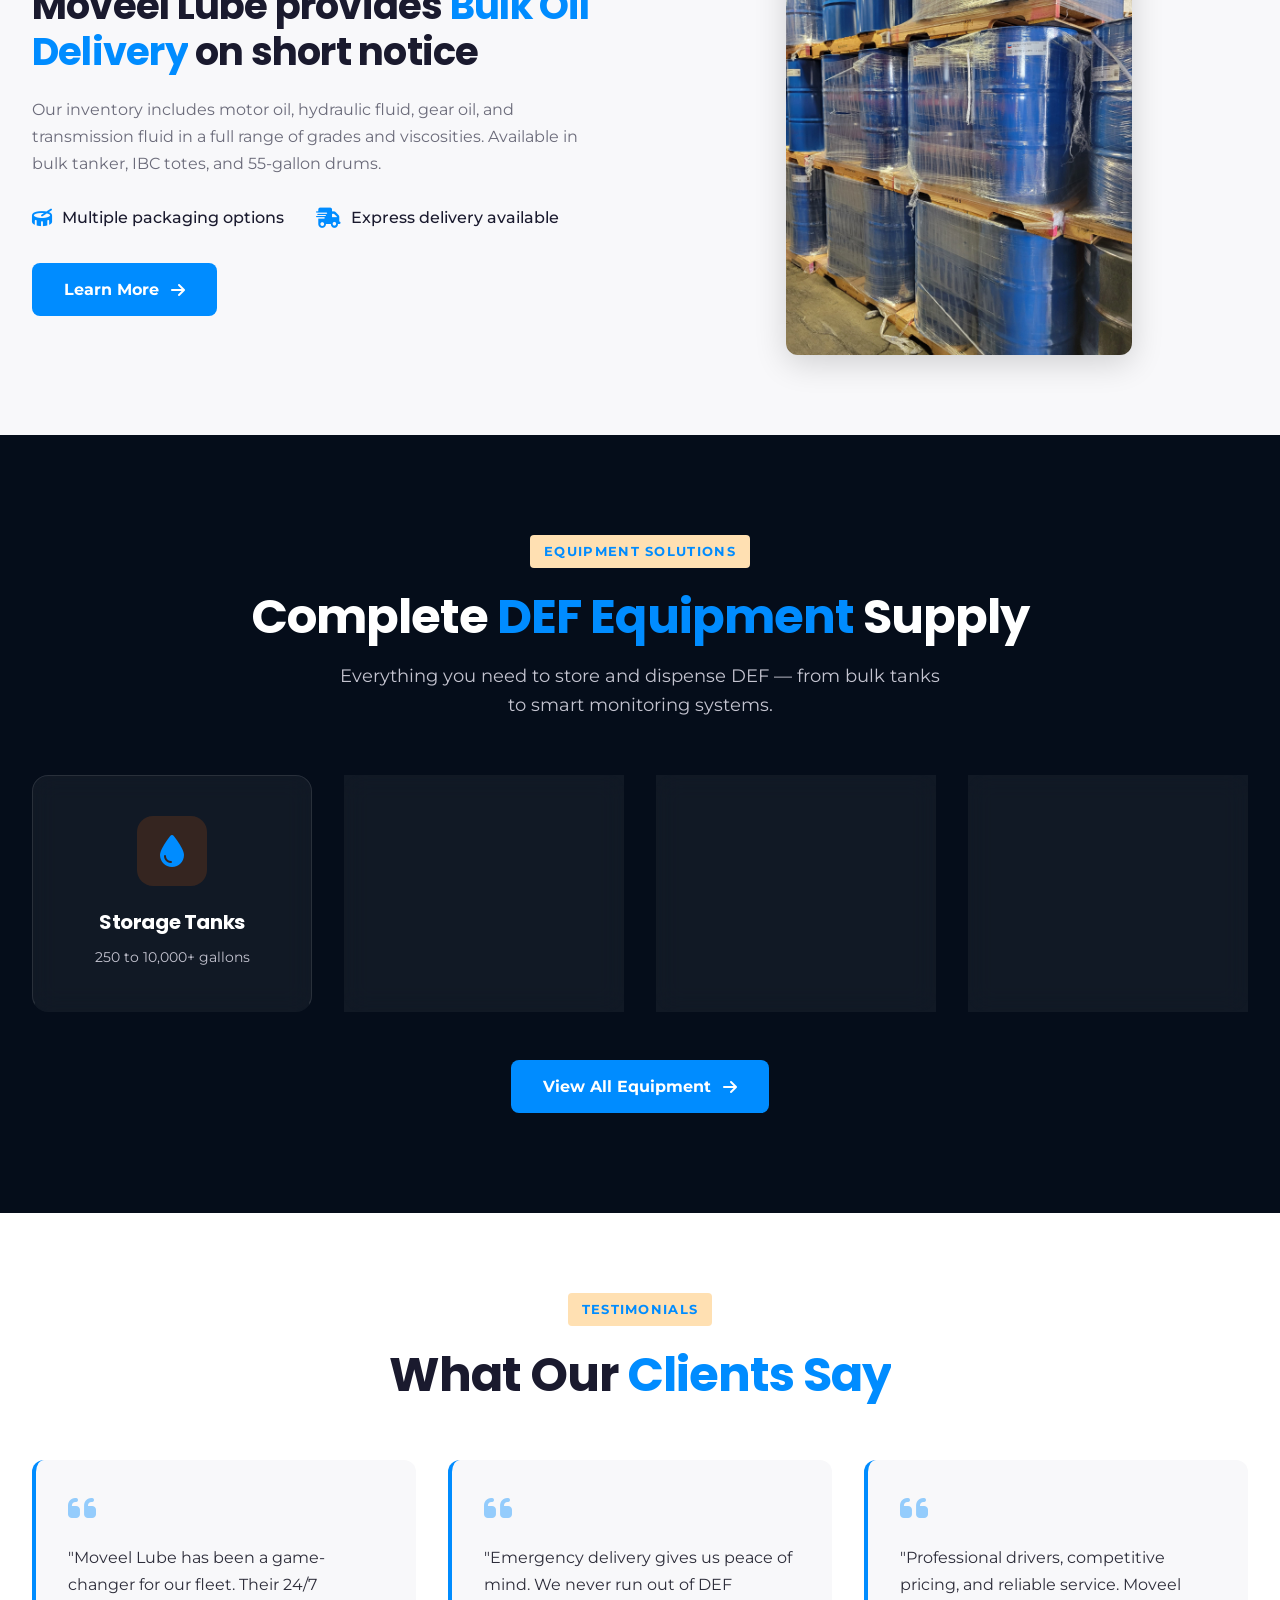
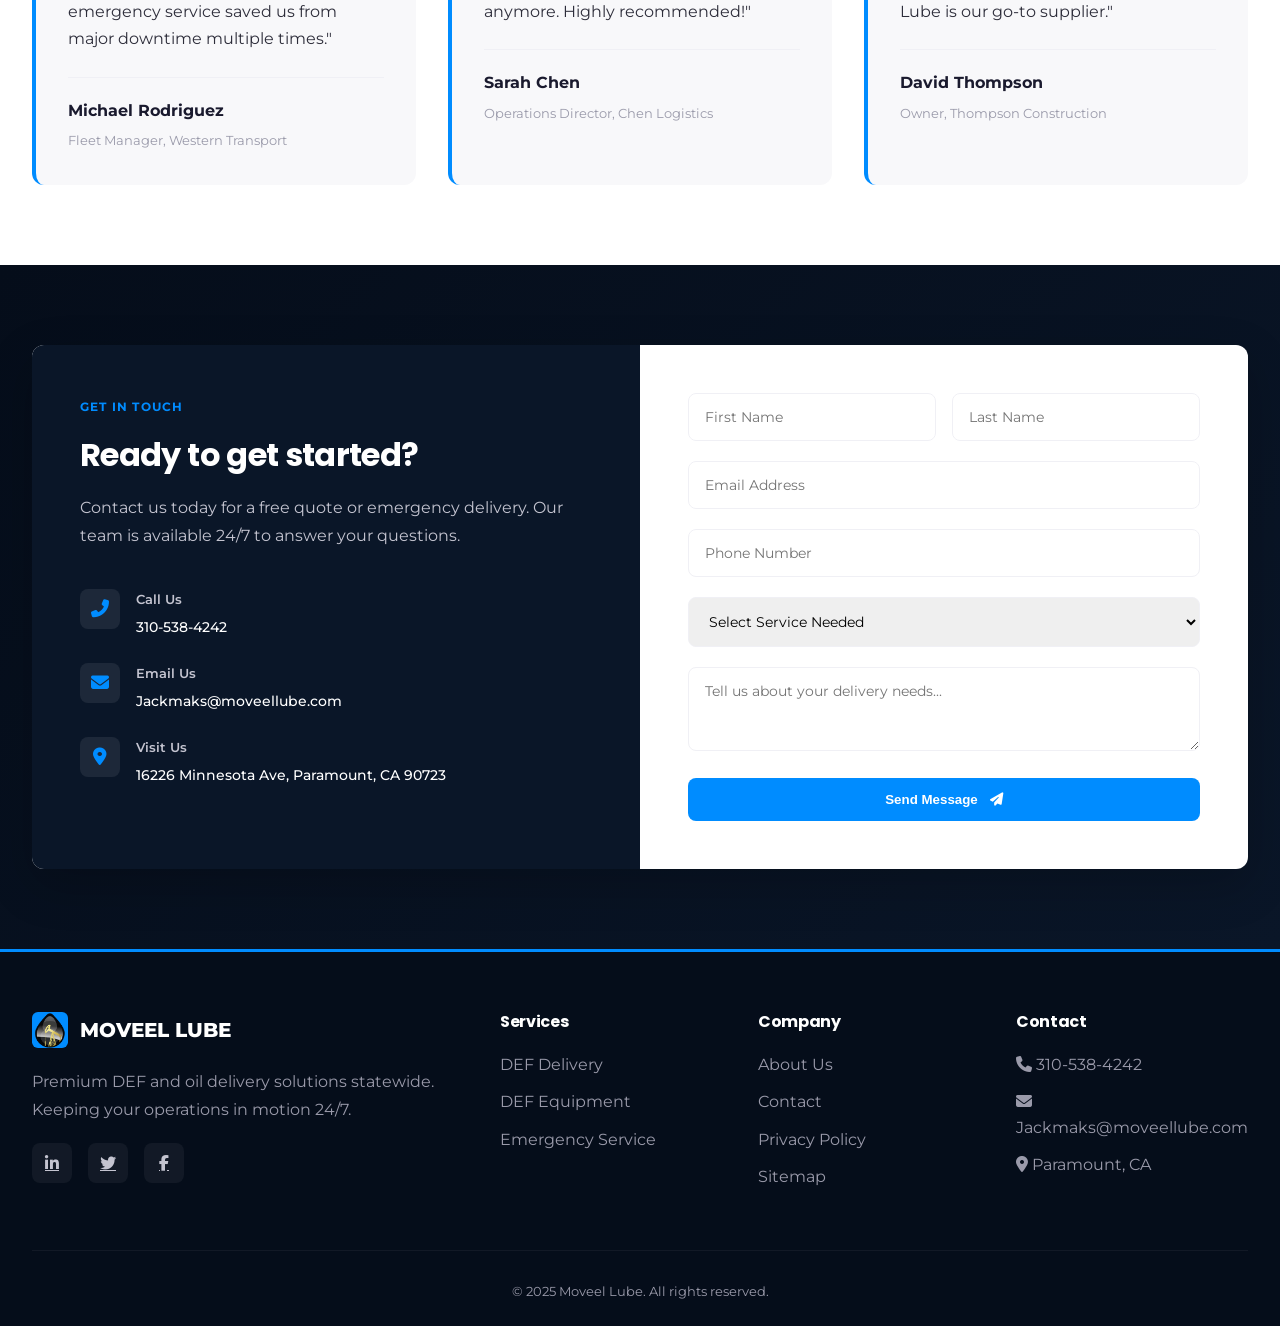
==== commit a99ae9eb: "fixed google maps" ====
--- a/index.html
+++ b/index.html
@@ -11,6 +11,7 @@
   <link rel="preconnect" href="https://fonts.gstatic.com" crossorigin />
   <link href="https://fonts.googleapis.com/css2?family=Inter:opsz,wght@14..32,300;14..32,400;14..32,500;14..32,600;14..32,700;14..32,800&family=Montserrat:wght@400;500;600;700;800;900&family=Poppins:wght@400;500;600;700;800&display=swap" rel="stylesheet" />
   <link rel="stylesheet" href="https://cdnjs.cloudflare.com/ajax/libs/font-awesome/6.4.0/css/all.min.css" />
+  <link rel="icon" type="image/jpeg" href="images/logo.jpg" />
   <link rel="stylesheet" href="style.css" />
 </head>
 
--- a/style.css
+++ b/style.css
@@ -2313,4 +2313,123 @@
 img {
   max-width: 100%;
   height: auto;
+}
+/* ---- Google Maps Section ---- */
+.map-section {
+  padding: 80px 0;
+  background: var(--bg-secondary, #f8f9fa);
+}
+
+.map-wrapper {
+  border-radius: 20px;
+  overflow: hidden;
+  box-shadow: 0 20px 60px rgba(0, 0, 0, 0.12);
+  background: #fff;
+}
+
+.map-info-bar {
+  display: flex;
+  align-items: center;
+  gap: 0;
+  padding: 24px 36px;
+  background: #fff;
+  border-bottom: 1px solid rgba(0,0,0,0.08);
+  flex-wrap: wrap;
+  gap: 16px;
+}
+
+.map-info-item {
+  display: flex;
+  align-items: center;
+  gap: 12px;
+  flex: 1;
+  min-width: 180px;
+}
+
+.map-info-item i {
+  width: 40px;
+  height: 40px;
+  background: linear-gradient(135deg, #c0392b, #e74c3c);
+  color: #fff;
+  border-radius: 10px;
+  display: flex;
+  align-items: center;
+  justify-content: center;
+  font-size: 0.9rem;
+  flex-shrink: 0;
+}
+
+.map-info-item div {
+  display: flex;
+  flex-direction: column;
+  gap: 2px;
+}
+
+.map-info-item strong {
+  font-size: 0.75rem;
+  text-transform: uppercase;
+  letter-spacing: 0.05em;
+  color: #999;
+  font-weight: 600;
+}
+
+.map-info-item span,
+.map-info-item a {
+  font-size: 0.9rem;
+  color: #222;
+  font-weight: 500;
+  text-decoration: none;
+}
+
+.map-info-item a:hover {
+  color: #c0392b;
+}
+
+.map-info-divider {
+  width: 1px;
+  height: 40px;
+  background: rgba(0,0,0,0.1);
+  flex-shrink: 0;
+}
+
+.map-directions-btn {
+  display: inline-flex;
+  align-items: center;
+  gap: 8px;
+  padding: 12px 24px;
+  background: linear-gradient(135deg, #c0392b, #e74c3c);
+  color: #fff;
+  border-radius: 10px;
+  font-size: 0.9rem;
+  font-weight: 600;
+  text-decoration: none;
+  white-space: nowrap;
+  transition: all 0.2s ease;
+  margin-left: auto;
+}
+
+.map-directions-btn:hover {
+  transform: translateY(-2px);
+  box-shadow: 0 8px 20px rgba(192, 57, 43, 0.35);
+}
+
+.map-embed-container {
+  width: 100%;
+  height: 420px;
+  display: block;
+}
+
+.map-embed-container iframe {
+  display: block;
+}
+
+@media (max-width: 768px) {
+  .map-info-bar {
+    padding: 20px;
+    flex-direction: column;
+    align-items: flex-start;
+  }
+  .map-info-divider { display: none; }
+  .map-directions-btn { width: 100%; justify-content: center; margin-left: 0; }
+  .map-embed-container { height: 300px; }
 }
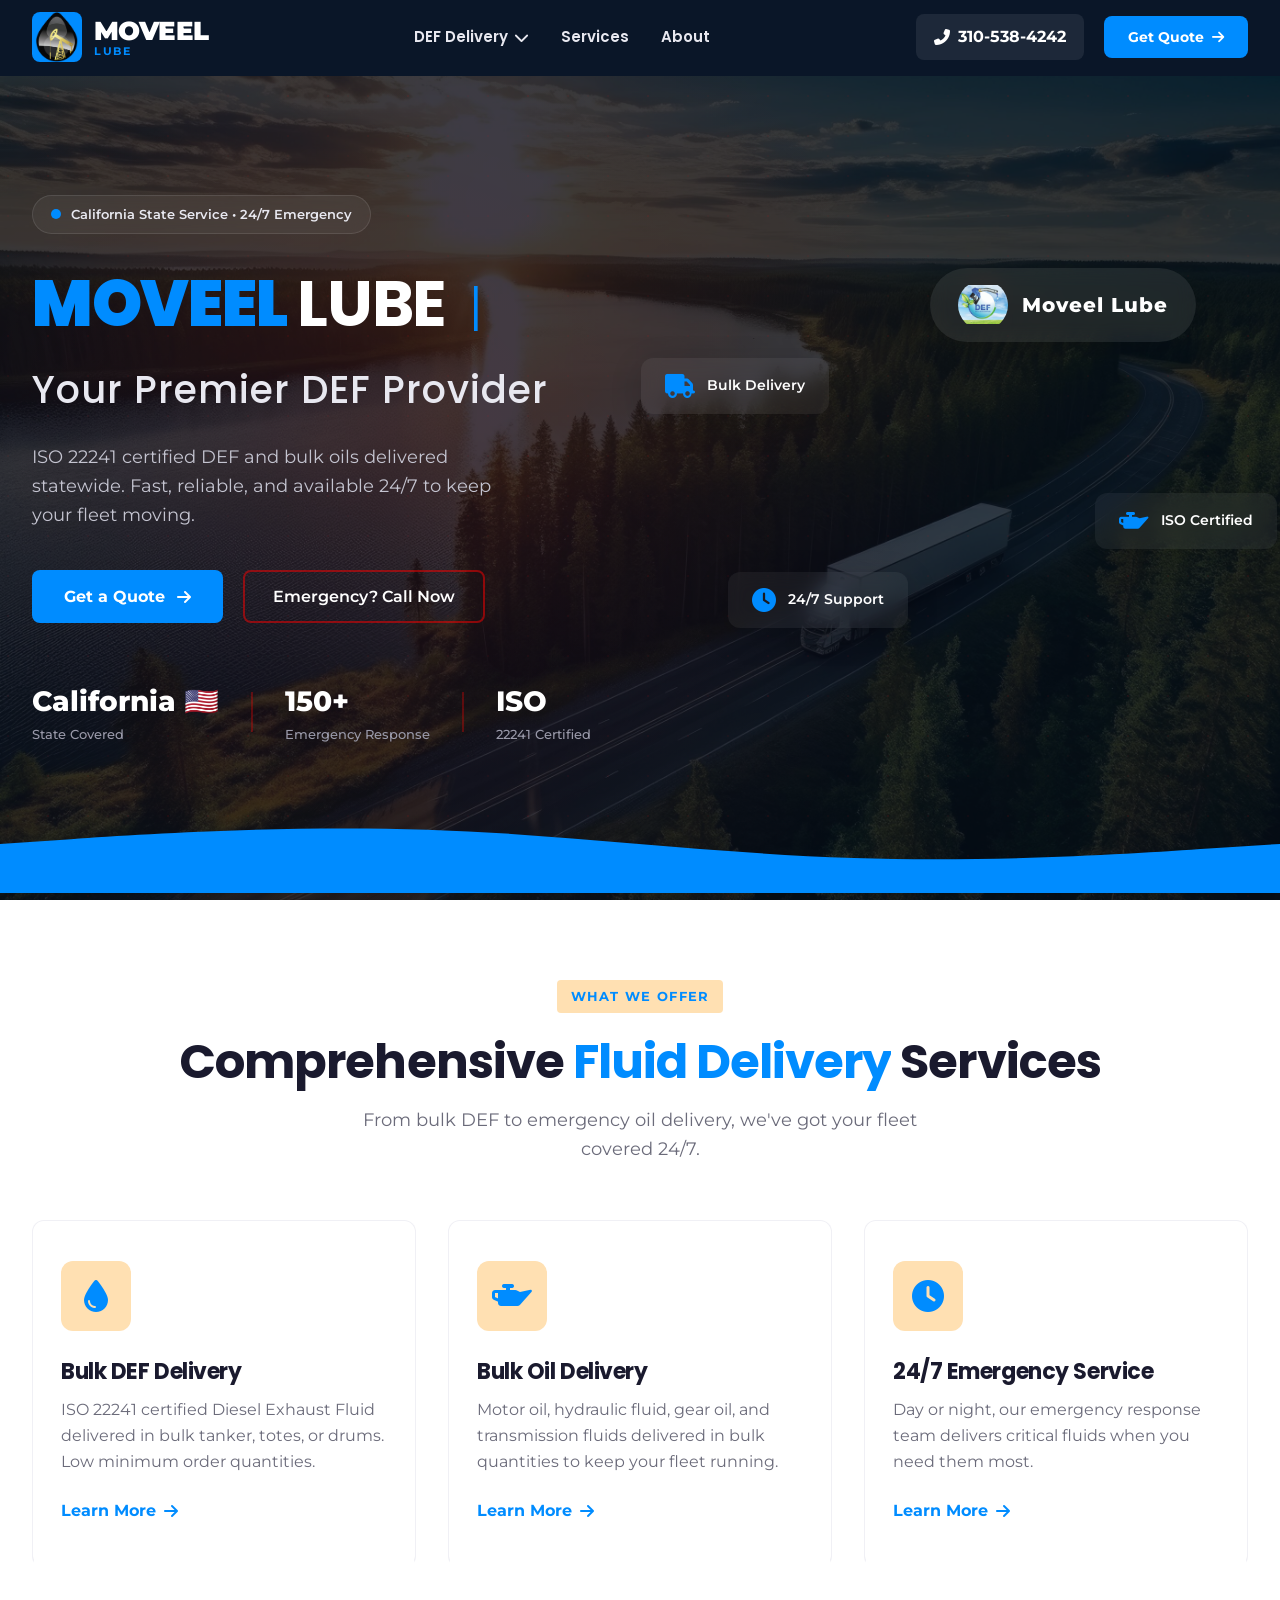
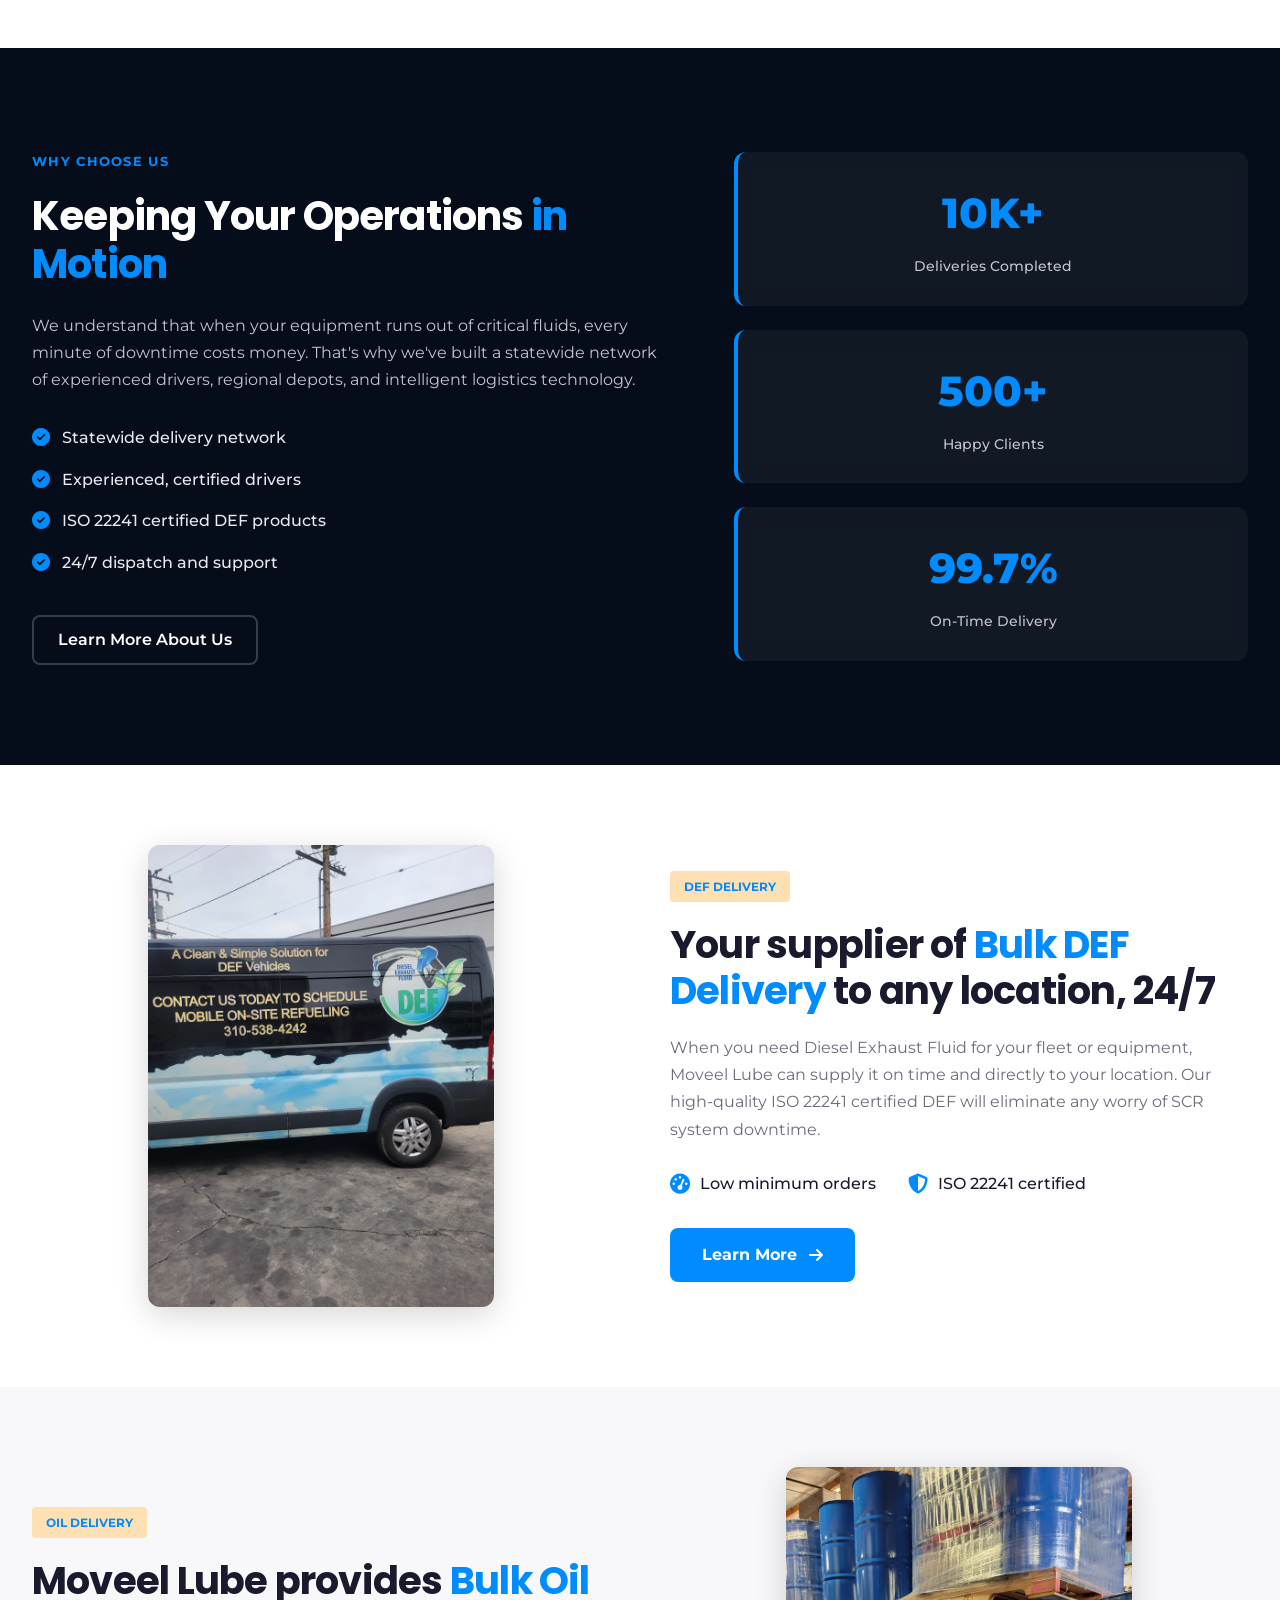
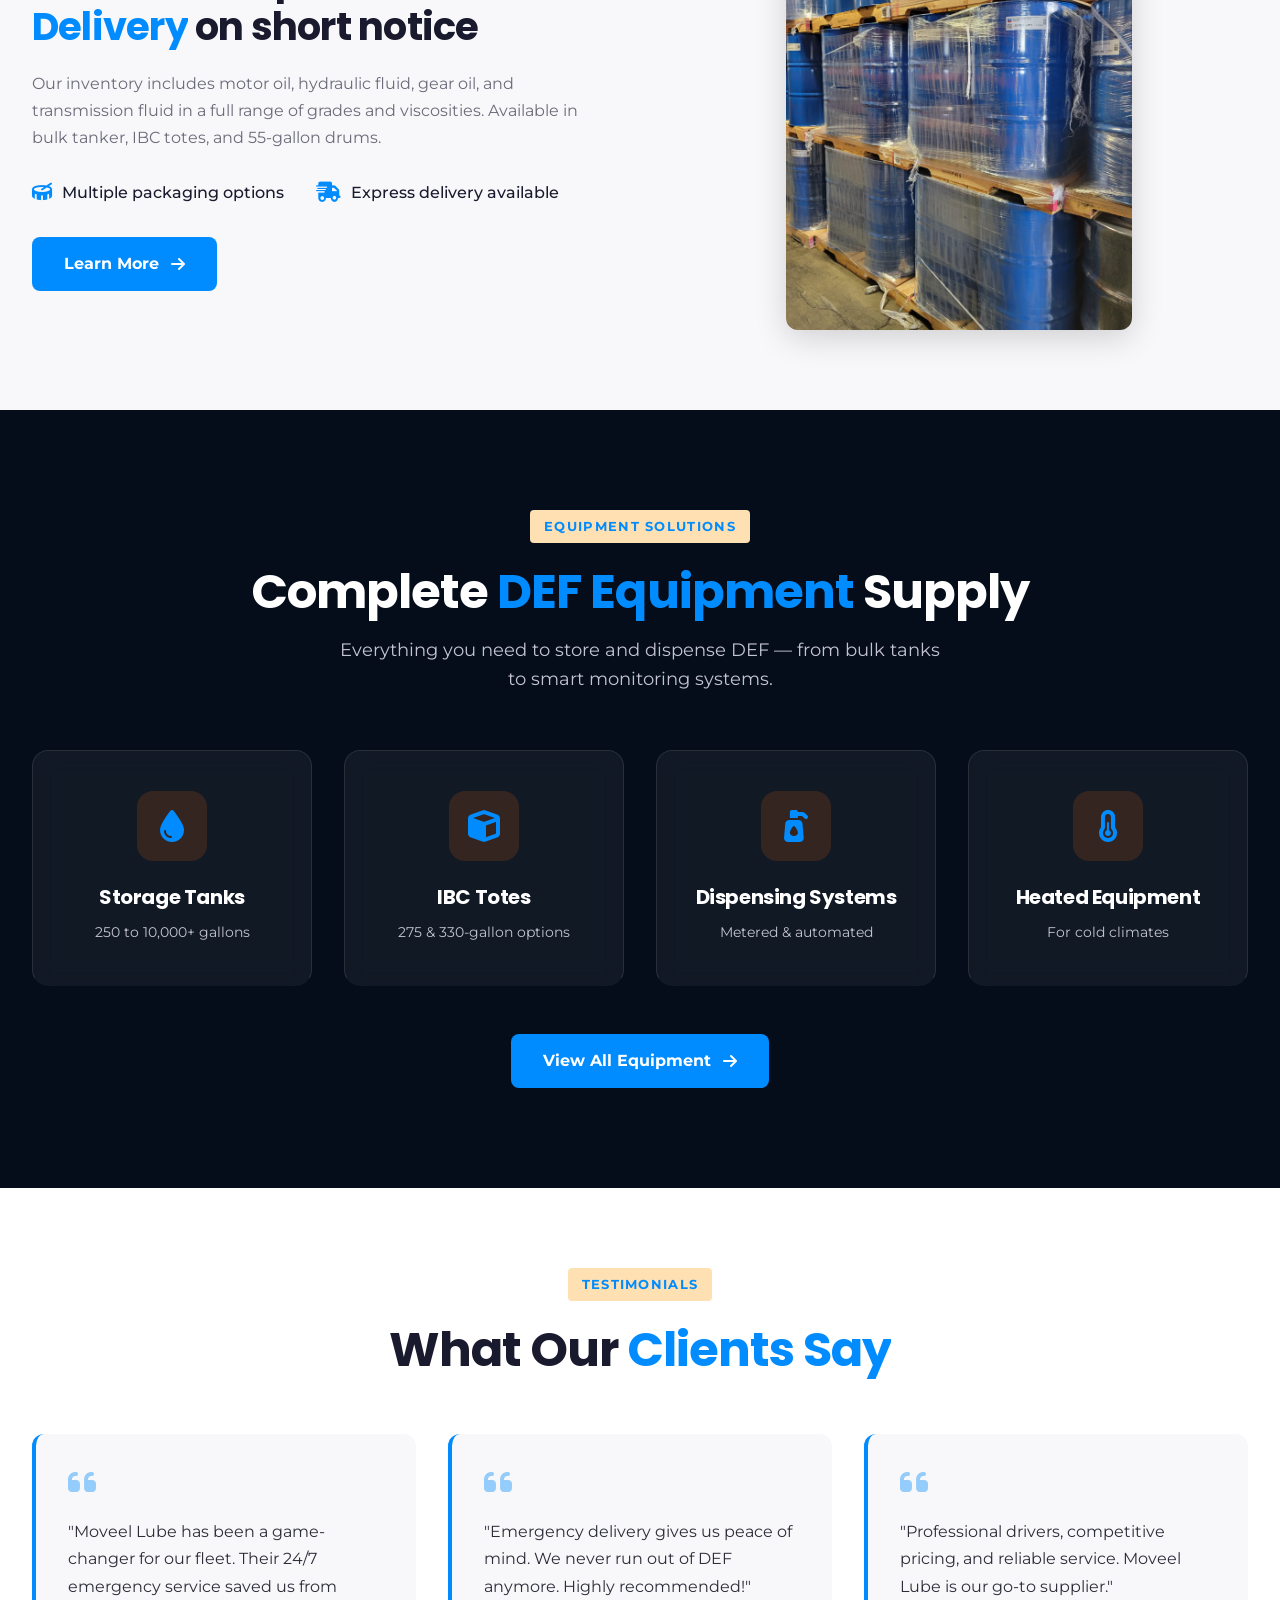
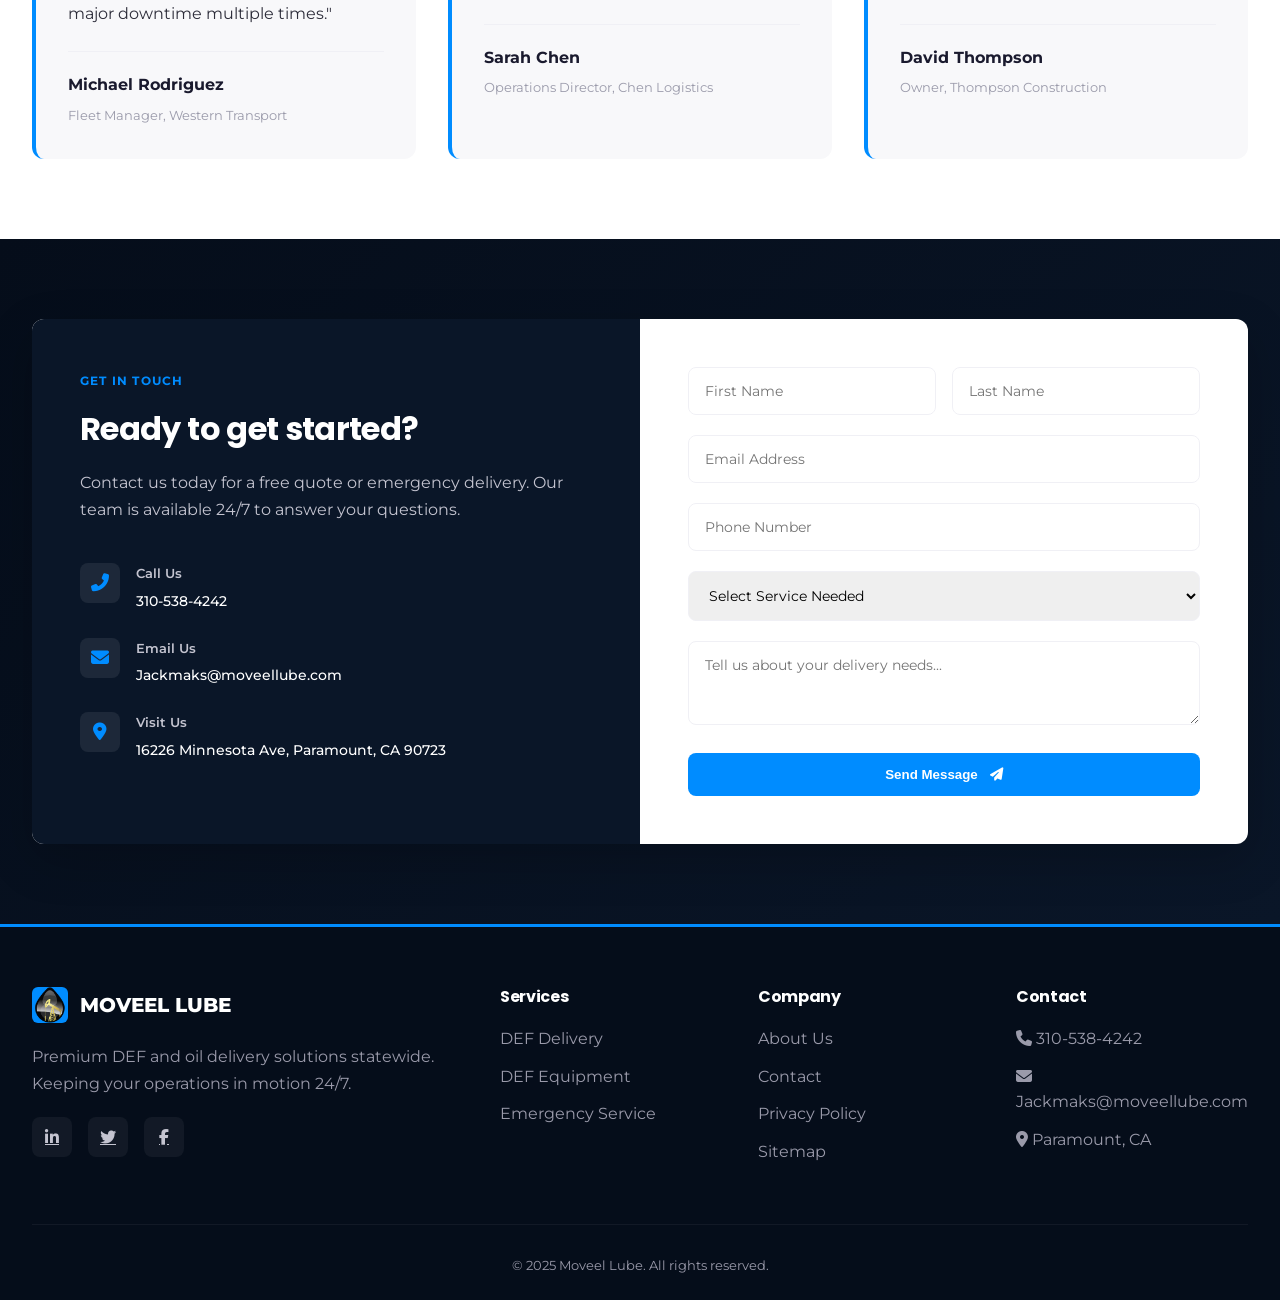
==== commit d1615557: "fixed main" ====
--- a/index.html
+++ b/index.html
@@ -237,7 +237,7 @@
   </section>
 
   <!-- SPLIT SECTION (REVERSED) -->
-  <<section class="split-section-modern reverse">
+  <section class="split-section-modern reverse">
     <div class="split-container">
       <div class="split-content">
         <span class="split-badge">Oil Delivery</span>
